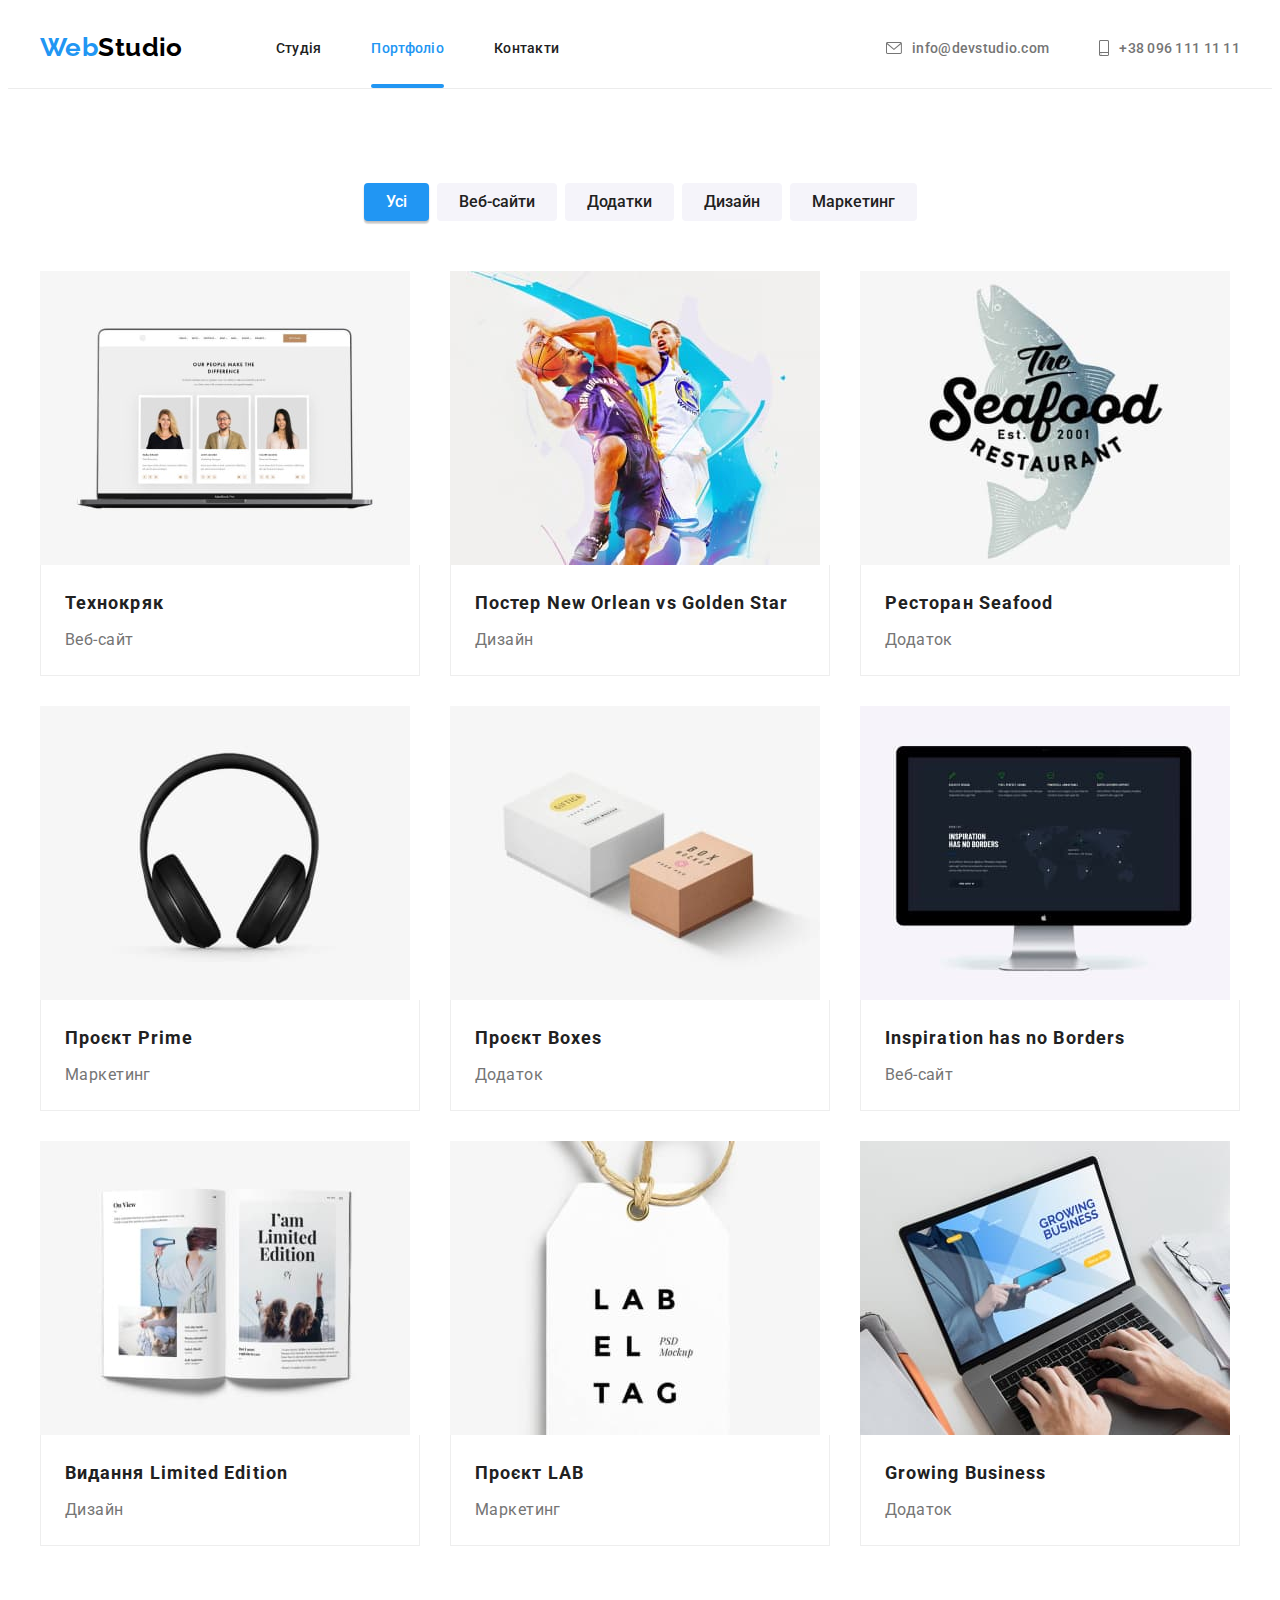
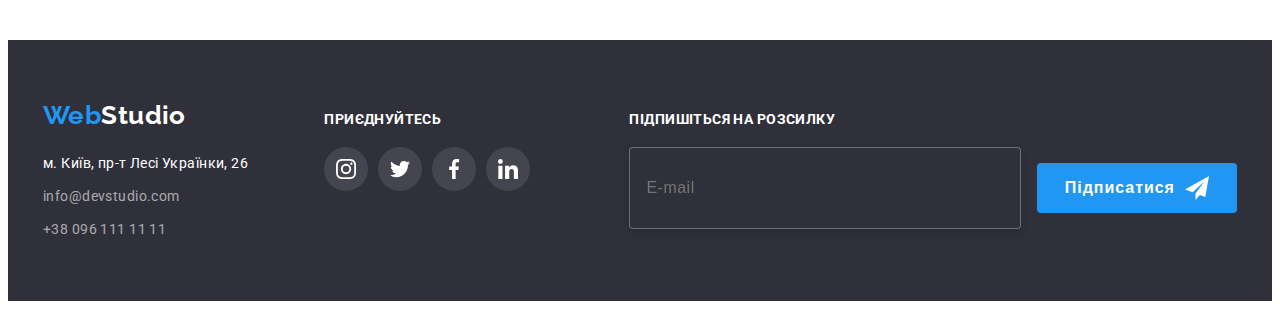
==== portfolio.html @ cccb98b7 "Initial commit" ====
<!DOCTYPE html>
<html lang="uk">
  <head>
    <meta charset="UTF-8" />
    <meta http-equiv="X-UA-Compatible" content="IE=edge" />
    <meta name="viewport" content="width=device-width, initial-scale=1.0" />
    <title>Портфоліо</title>
    <link rel="preconnect" href="https://fonts.googleapis.com" />
    <link rel="preconnect" href="https://fonts.gstatic.com" crossorigin />
    <link
      href="https://fonts.googleapis.com/css2?family=Raleway:wght@700&family=Roboto:wght@400;500;700;900&display=swap"
      rel="stylesheet"
    />
    <link
      rel="stylesheet"
      href="https://cdnjs.cloudflare.com/ajax/libs/modern-normalize/1.1.0/modern-normalize.min.css"
      integrity="sha512-wpPYUAdjBVSE4KJnH1VR1HeZfpl1ub8YT/NKx4PuQ5NmX2tKuGu6U/JRp5y+Y8XG2tV+wKQpNHVUX03MfMFn9Q=="
      crossorigin="anonymous"
      referrerpolicy="no-referrer"
    />
    <link rel="stylesheet" href="./css/main.min.css" />
  </head>
  <body>
    <!-- Header -->
    <header class="header">
      <div class="container header__container">
        <nav class="navigation">
          <a class="logo header__logo link" href="./index.html"
            >Web<span class="logo__text">Studio</span></a
          >
          <ul class="menu list">
            <li class="menu__item">
              <a class="menu__link link" href="./index.html">Студія</a>
            </li>
            <li class="menu__item">
              <a class="menu__link current link" href="./portfolio.html">Портфоліо</a>
            </li>
            <li class="menu__item">
              <a class="menu__link link" href="./index.html">Контакти</a>
            </li>
          </ul>
        </nav>
        <div class="contacts">
          <ul class="contacts__menu list">
            <li class="contacts__item">
              <a class="contacts__link link" href="mailto:info@devstudio.com">
                <svg class="contacts__icon" width="16" height="12">
                  <use href="./images/icons.svg#icon-mail-head"></use>
                </svg>
                info@devstudio.com
              </a>
            </li>
            <li class="contacts__item">
              <a class="contacts__link link" href="tel:+380961111111">
                <svg class="contacts__icon" width="10" height="16">
                  <use href="./images/icons.svg#icon-smartphone-head"></use>
                </svg>
                +38 096 111 11 11</a
              >
            </li>
          </ul>
        </div>
      </div>
    </header>
    <!-- MAIN -->
    <main>
      <section class="portfolio section">
        <div class="container">
          <h1 class="visually-hidden">Наші проекти</h1>
          <ul class="portfolio-navigation-list list">
            <li class="portfolio-filter-item">
              <button class="portfolio-btn active" type="button">Усі</button>
            </li>
            <li class="portfolio-filter-item">
              <button class="portfolio-btn" type="button">Веб-сайти</button>
            </li>
            <li class="portfolio-filter-item">
              <button class="portfolio-btn" type="button">Додатки</button>
            </li>
            <li class="portfolio-filter-item">
              <button class="portfolio-btn" type="button">Дизайн</button>
            </li>
            <li class="portfolio-filter-item">
              <button class="portfolio-btn" type="button">Маркетинг</button>
            </li>
          </ul>

          <!-- our-projects -->
          <ul class="portfolio-hero-list list">
            <li class="portfolio-hero-item">
              <a class="portfolio-link link" href="">
                <div class="portfolio-overlay">
                  <img src="./images/portfolio1.jpg" alt="Веб-сайт" width="370" height="295" />
                  <p class="portfolio-overlay-text">
                    Ресурс пропонує комплексні пропозиції з різним рівнем функціоналу та сервісів.
                    Все це дозволить відвідувачу отримати вичерпні відомості про компанію чи
                    приватну особу.
                  </p>
                </div>
                <div class="portfolio-item-box">
                  <h2 class="portfolio-title">Технокряк</h2>
                  <p class="portfolio-text">Веб-сайт</p>
                </div>
              </a>
            </li>
            <li class="portfolio-hero-item">
              <a class="portfolio-link link" href="">
                <div class="portfolio-overlay">
                  <img src="./images/portfolio2.jpg" alt="постер" width="370" height="295" />
                  <p class="portfolio-overlay-text">
                    Ресурс пропонує комплексні пропозиції з різним рівнем функціоналу та сервісів.
                    Все це дозволить відвідувачу отримати вичерпні відомості про компанію чи
                    приватну особу.
                  </p>
                </div>
                <div class="portfolio-item-box">
                  <h2 class="portfolio-title">Постер New Orlean vs Golden Star</h2>
                  <p class="portfolio-text">Дизайн</p>
                </div>
              </a>
            </li>
            <li class="portfolio-hero-item">
              <a class="portfolio-link link" href="">
                <div class="portfolio-overlay">
                  <img
                    src="./images/portfolio3.jpg"
                    alt="логотип-ресторану"
                    width="370"
                    height="295"
                  />
                  <p class="portfolio-overlay-text">
                    Ресурс пропонує комплексні пропозиції з різним рівнем функціоналу та сервісів.
                    Все це дозволить відвідувачу отримати вичерпні відомості про компанію чи
                    приватну особу.
                  </p>
                </div>
                <div class="portfolio-item-box">
                  <h2 class="portfolio-title">Ресторан Seafood</h2>
                  <p class="portfolio-text">Додаток</p>
                </div>
              </a>
            </li>
            <li class="portfolio-hero-item">
              <a class="portfolio-link link" href="">
                <div class="portfolio-overlay">
                  <img src="./images/portfolio4.jpg" alt="навушники" width="370" height="295" />
                  <p class="portfolio-overlay-text">
                    Ресурс пропонує комплексні пропозиції з різним рівнем функціоналу та сервісів.
                    Все це дозволить відвідувачу отримати вичерпні відомості про компанію чи
                    приватну особу.
                  </p>
                </div>
                <div class="portfolio-item-box">
                  <h2 class="portfolio-title">Проєкт Prime</h2>
                  <p class="portfolio-text">Маркетинг</p>
                </div>
              </a>
            </li>
            <li class="portfolio-hero-item">
              <a class="portfolio-link link" href="">
                <div class="portfolio-overlay">
                  <img src="./images/portfolio5.jpg" alt="коробки" width="370" height="295" />
                  <p class="portfolio-overlay-text">
                    Ресурс пропонує комплексні пропозиції з різним рівнем функціоналу та сервісів.
                    Все це дозволить відвідувачу отримати вичерпні відомості про компанію чи
                    приватну особу.
                  </p>
                </div>
                <div class="portfolio-item-box">
                  <h2 class="portfolio-title">Проєкт Boxes</h2>
                  <p class="portfolio-text">Додаток</p>
                </div>
              </a>
            </li>
            <li class="portfolio-hero-item">
              <a class="portfolio-link link" href="">
                <div class="portfolio-overlay">
                  <img src="./images/portfolio6.jpg" alt="монітор" width="370" height="295" />
                  <p class="portfolio-overlay-text">
                    Ресурс пропонує комплексні пропозиції з різним рівнем функціоналу та сервісів.
                    Все це дозволить відвідувачу отримати вичерпні відомості про компанію чи
                    приватну особу.
                  </p>
                </div>
                <div class="portfolio-item-box">
                  <h2 class="portfolio-title">Inspiration has no Borders</h2>
                  <p class="portfolio-text">Веб-сайт</p>
                </div>
              </a>
            </li>
            <li class="portfolio-hero-item">
              <a class="portfolio-link link" href="">
                <div class="portfolio-overlay">
                  <img src="./images/portfolio7.jpg" alt="книга" width="370" height="295" />
                  <p class="portfolio-overlay-text">
                    Ресурс пропонує комплексні пропозиції з різним рівнем функціоналу та сервісів.
                    Все це дозволить відвідувачу отримати вичерпні відомості про компанію чи
                    приватну особу.
                  </p>
                </div>
                <div class="portfolio-item-box">
                  <h2 class="portfolio-title">Видання Limited Edition</h2>
                  <p class="portfolio-text">Дизайн</p>
                </div>
              </a>
            </li>
            <li class="portfolio-hero-item">
              <a class="portfolio-link link" href="">
                <div class="portfolio-overlay">
                  <img src="./images/portfolio8.jpg" alt="бірка" width="370" height="295" />
                  <p class="portfolio-overlay-text">
                    Ресурс пропонує комплексні пропозиції з різним рівнем функціоналу та сервісів.
                    Все це дозволить відвідувачу отримати вичерпні відомості про компанію чи
                    приватну особу.
                  </p>
                </div>
                <div class="portfolio-item-box">
                  <h2 class="portfolio-title">Проєкт LAB</h2>
                  <p class="portfolio-text">Маркетинг</p>
                </div>
              </a>
            </li>
            <li class="portfolio-hero-item">
              <a class="portfolio-link link" href="">
                <div class="portfolio-overlay">
                  <img src="./images/portfolio9.jpg" alt="ноутбук" width="370" height="295" />
                  <p class="portfolio-overlay-text">
                    Ресурс пропонує комплексні пропозиції з різним рівнем функціоналу та сервісів.
                    Все це дозволить відвідувачу отримати вичерпні відомості про компанію чи
                    приватну особу.
                  </p>
                </div>
                <div class="portfolio-item-box">
                  <h2 class="portfolio-title">Growing Business</h2>
                  <p class="portfolio-text">Додаток</p>
                </div>
              </a>
            </li>
          </ul>
        </div>
      </section>
    </main>

    <!-- footer -->
    <footer class="footer">
      <div class="container">
        <div class="footer-wrap">
          <div class="footer-contacts-box">
            <a class="logo footer-logo link" href="./index.html"
              >Web<span class="footer-logo-part">Studio</span></a
            >
            <address class="footer-contacts-address">м. Київ, пр-т Лесі Українки, 26</address>
            <ul class="footer-contats-list list">
              <li>
                <a class="footer-contacts-link link" href="mailto:info@devstudio.com"
                  >info@devstudio.com</a
                >
              </li>
              <li>
                <a class="footer-contacts-link link" href="tel:+380961111111">+38 096 111 11 11</a>
              </li>
            </ul>
          </div>
          <div class="footer-social">
            <p class="footer-social-text">приєднуйтесь</p>
            <ul class="footer-social-list list">
              <li>
                <a class="footer-social-link" href="">
                  <svg class="footer-social-icon" width="20" height="20">
                    <use href="./images/icons.svg#icon-instagram"></use>
                  </svg>
                </a>
              </li>
              <li>
                <a class="footer-social-link" href="">
                  <svg class="footer-social-icon" width="20" height="20">
                    <use href="./images/icons.svg#icon-twitter"></use>
                  </svg>
                </a>
              </li>
              <li>
                <a class="footer-social-link" href="">
                  <svg class="footer-social-icon" width="20" height="20">
                    <use href="./images/icons.svg#icon-facebook"></use>
                  </svg>
                </a>
              </li>
              <li>
                <a class="footer-social-link" href="">
                  <svg class="footer-social-icon" width="20" height="20">
                    <use href="./images/icons.svg#icon-linkedin"></use>
                  </svg>
                </a>
              </li>
            </ul>
          </div>

          <div>
            <form action="javascript:void(0);">
              <p class="footer-input-text">Підпишіться на розсилку</p>
              <label>
                <input type="email" name="email" placeholder="E-mail" class="footer-input" />
              </label>

              <button type="submit" class="footer-input-button btn">
                Підписатися
                <svg class="footer-icon-btn" width="24" height="24">
                  <use href="./images/icons.svg#icon-send"></use>
                </svg>
              </button>
            </form>
          </div>
        </div>
      </div>
    </footer>
  </body>
</html>
---- css/main.min.css ----
:root{--accent-color: #2196f3;--primary-text-color: #212121;--secondary-text-color: #757575;--hero-footer-color: #2f303a;--background-text-color: #ffffff;--svg-primary-color: #afb1b8;--background-section-color: #f5f5f5;--transition-duration: 250ms;--transition-timing-function: cubic-bezier(0.4, 0, 0.2, 1)}p,h1,h2,h3{margin:0}ul{margin:0;padding:0}.link{text-decoration:none}.list{list-style:none}img{display:block;max-width:100%;height:auto}body{font-family:"Roboto",sans-serif;font-size:14px;color:var(--primary-text-color);background-color:var(--background-text-color);letter-spacing:.03em}.container{width:1200px;padding-left:15px;padding-right:15px;margin:0 auto}.btn{font-weight:700;font-size:16px;line-height:1.875;letter-spacing:.06em;border-radius:4px;height:50px;color:var(--background-text-color);background:var(--accent-color);border:none;cursor:pointer}.logo{font-family:"Raleway";font-style:normal;font-weight:700;font-size:26px;line-height:1.1923076923;display:inline-block}.section{padding:94px 0}.visually-hidden{position:absolute;white-space:nowrap;width:1px;height:1px;overflow:hidden;border:0;padding:0;clip:rect(0 0 0 0);-webkit-clip-path:inset(50%);clip-path:inset(50%);margin:-1px}.section__title{font-size:36px;line-height:1.1666666667;margin-bottom:50px;text-align:center}.backdrop{position:fixed;top:0;width:100%;height:100%;background-color:rgba(0,0,0,.2);-webkit-transition:opacity var(--transition-duration) var(--transition-timing-function),visibility var(--transition-duration) var(--transition-timing-function);transition:opacity var(--transition-duration) var(--transition-timing-function),visibility var(--transition-duration) var(--transition-timing-function)}.modal{width:528px;min-height:581px;background-color:var(--background-text-color);-webkit-box-shadow:0px 1px 3px rgba(0,0,0,.12),0px 1px 1px rgba(0,0,0,.14),0px 2px 1px rgba(0,0,0,.2);box-shadow:0px 1px 3px rgba(0,0,0,.12),0px 1px 1px rgba(0,0,0,.14),0px 2px 1px rgba(0,0,0,.2);border-radius:4px;position:absolute;top:50%;left:50%;-webkit-transform:translate(-50%, -50%);transform:translate(-50%, -50%);padding:40px}.modal-btn{width:30px;height:30px;border:1px solid rgba(0,0,0,.1);background-color:var(--background-text-color);border-radius:50%;position:absolute;top:8px;right:8px;display:-webkit-box;display:-ms-flexbox;display:flex;-webkit-box-pack:center;-ms-flex-pack:center;justify-content:center;-webkit-box-align:center;-ms-flex-align:center;align-items:center;cursor:pointer;-webkit-transition:fill var(--transition-duration) var(--transition-timing-function);transition:fill var(--transition-duration) var(--transition-timing-function)}.modal-btn:hover,.modal-btn:focus{fill:var(--accent-color)}.is-hidden{opacity:0;visibility:hidden;pointer-events:none}.modal-title{text-align:center;font-size:20px;line-height:1.15;text-align:center;color:var(--primary-text-color);margin-bottom:12px}.modal-field{margin-bottom:10px}.modal-field:nth-child(4){margin-bottom:20px}.label-name{font-weight:400;font-size:12px;line-height:1.1666666667;letter-spacing:.01em;color:var(--secondary-text-color);margin-bottom:5px;display:inline-block}.input-wrap{position:relative}.modal-input{width:100%;height:40px;border:1px solid rgba(33,33,33,.2);border-radius:4px;display:inline-block;outline:rgba(0,0,0,0);cursor:pointer;padding:12px 12px 12px 42px;-webkit-transition:border-color var(--transition-duration) var(--transition-timing-function);transition:border-color var(--transition-duration) var(--transition-timing-function)}.modal-input:focus{border-color:var(--accent-color)}.input-icon{position:absolute;top:50%;-webkit-transform:translateY(-50%);transform:translateY(-50%);left:15px;-webkit-transition:fill var(--transition-duration) var(--transition-timing-function);transition:fill var(--transition-duration) var(--transition-timing-function)}.modal-input:focus+.input-icon{fill:var(--accent-color)}.form-comment{display:block;width:100%;height:120px;resize:none;border:1px solid rgba(33,33,33,.2);border-radius:4px;outline:rgba(0,0,0,0);padding:16px 12px;cursor:pointer;-webkit-transition:border-color var(--transition-duration) var(--transition-timing-function);transition:border-color var(--transition-duration) var(--transition-timing-function)}.form-comment:focus{border-color:var(--accent-color)}.modal-checkbox{margin-bottom:30px}.checkbox-text{line-height:1.71;-webkit-box-align:center;-ms-flex-align:center;align-items:center;display:-webkit-box;display:-ms-flexbox;display:flex;cursor:pointer;padding-left:12px}.checkbox-text span{width:16px;height:15px;border:2px solid #111319;border-radius:2px;margin-right:8px;display:-webkit-box;display:-ms-flexbox;display:flex;-webkit-box-align:center;-ms-flex-align:center;align-items:center;-webkit-box-pack:center;-ms-flex-pack:center;justify-content:center;fill:rgba(0,0,0,0);-webkit-transition:fill var(--transition-duration) var(--transition-timing-function),background-color var(--transition-duration) var(--transition-timing-function);transition:fill var(--transition-duration) var(--transition-timing-function),background-color var(--transition-duration) var(--transition-timing-function)}.checkbox-text .input-check:checked+span{background-color:var(--accent-color);fill:var(--background-text-color);border-color:rgba(0,0,0,0)}.policy-text{font-size:14px;line-height:1.71;color:var(--secondary-text-color);margin-left:8px}.policy-link{font-size:14px;line-height:1.71;color:var(--accent-color)}.modal-send-btn{border:none;background-color:var(--accent-color);-webkit-box-shadow:0px 4px 4px rgba(0,0,0,.15);box-shadow:0px 4px 4px rgba(0,0,0,.15);border-radius:4px;display:block;min-width:200px;height:50px;padding:10px 52px;font-weight:700;font-size:16px;line-height:1.88;-webkit-box-align:center;-ms-flex-align:center;align-items:center;text-align:center;letter-spacing:.06em;color:var(--background-text-color);margin:0 auto;cursor:pointer;-webkit-transition:background-color var(--transition-duration) var(--transition-timing-function);transition:background-color var(--transition-duration) var(--transition-timing-function)}.modal-send-btn:hover,.modal-send-btn:focus{background-color:#188ce8}.header{border-bottom:1px solid #ececec;height:80px}.header__container,.navigation{display:-webkit-box;display:-ms-flexbox;display:flex;-webkit-box-align:center;-ms-flex-align:center;align-items:center}.header__logo{color:var(--accent-color);margin-right:93px;padding-top:24px;padding-bottom:25px;display:inline-block}.logo__text{color:#000}.menu{display:-webkit-box;display:-ms-flexbox;display:flex}.menu__item:not(:last-child){margin-right:50px}.menu__link{font-weight:500;line-height:1.1428571429;letter-spacing:.02em;color:var(--primary-text-color);display:inline-block;padding-top:32px;padding-bottom:32px;position:relative;-webkit-transition:color var(--transition-duration) var(--transition-timing-function);transition:color var(--transition-duration) var(--transition-timing-function)}.menu__link:hover,.menu__link:focus{color:var(--accent-color)}.menu__link.current{color:var(--accent-color)}.menu__link::after{content:"";display:block;width:100%;height:4px;background:#2196f3;border-radius:2px;left:0;bottom:0;position:absolute;opacity:0}.menu__link:hover::after,.menu__link:focus::after{content:"";width:100%;height:4px;background-color:var(--accent-color);border-radius:2px;left:0;bottom:0;position:absolute}.menu__link.current::after{opacity:1}.contacts{margin-left:auto}.contacts__menu{display:-webkit-box;display:-ms-flexbox;display:flex;gap:50px}.contacts__link{font-weight:500;line-height:1.1428571429;letter-spacing:.02em;color:var(--secondary-text-color);display:-webkit-box;display:-ms-flexbox;display:flex;-webkit-box-align:center;-ms-flex-align:center;align-items:center;padding-top:32px;padding-bottom:32px;-webkit-transition:color var(--transition-duration) var(--transition-timing-function);transition:color var(--transition-duration) var(--transition-timing-function)}.contacts__link:hover,.contacts__link:focus{color:var(--accent-color)}.contacts__icon{margin-right:10px;fill:currentColor}.contacts__icon:hover,.contacts__icon:focus{fill:var(--accent-color)}.hero{background-color:var(--hero-footer-color);padding:200px 0;text-align:center;max-width:1600px;height:600px;background-image:-webkit-gradient(linear, left top, left bottom, from(rgba(47, 48, 58, 0.4)), to(rgba(47, 48, 58, 0.4))),url(../images/hero.jpg);background-image:linear-gradient(rgba(47, 48, 58, 0.4), rgba(47, 48, 58, 0.4)),url(../images/hero.jpg);background-size:cover;background-position:center;background-repeat:no-repeat;margin:0 auto}.hero__title{font-weight:900;font-size:44px;line-height:1.3636363636;letter-spacing:.06em;text-transform:uppercase;color:var(--background-text-color);max-width:696px;margin:0 auto 30px}.order__btn{min-width:216px;margin:0 auto}.values{border-color:var(--background-text-color)}.values__list{display:-webkit-box;display:-ms-flexbox;display:flex}.values__item:not(:last-child){margin-right:30px}.values__img{width:270px;height:120px;background:#f5f4fa;border-radius:4px;gap:30px;margin-bottom:30px;-webkit-box-align:center;-ms-flex-align:center;align-items:center;-webkit-box-pack:center;-ms-flex-pack:center;justify-content:center;display:-webkit-box;display:-ms-flexbox;display:flex}.values__icon{-webkit-box-align:center;-ms-flex-align:center;align-items:center;-webkit-box-pack:center;-ms-flex-pack:center;justify-content:center}.values__title{font-size:14px;line-height:1.1428571429;text-transform:uppercase;margin-bottom:10px}.values__text{line-height:1.7142857143;color:var(--secondary-text-color);min-width:270px}.gallery{padding-top:0;background-color:var(--background-text-color)}.gallery__list{display:-webkit-box;display:-ms-flexbox;display:flex}.gallery__item{width:calc((100% - 60px)/3);position:relative}.gallery__item:not(:last-child){margin-right:30px}.gallery__bottom-text{width:370px;height:70px;bottom:0;left:0;color:var(--background-text-color);line-height:1.1428571429;font-weight:700;text-align:center;text-transform:uppercase;background-color:rgba(53,56,95,.8);padding-top:27px;padding-bottom:27px;position:absolute}.team{background:#f5f4fa}.team-list{display:-webkit-box;display:-ms-flexbox;display:flex}.team-item{width:calc((100% - 90px)/4);-webkit-box-shadow:0px 1px 3px rgba(0,0,0,.12),0px 1px 1px rgba(0,0,0,.14),0px 2px 1px rgba(0,0,0,.2);box-shadow:0px 1px 3px rgba(0,0,0,.12),0px 1px 1px rgba(0,0,0,.14),0px 2px 1px rgba(0,0,0,.2);border-radius:0px 0px 4px 4px}.team-item:not(:last-child){margin-right:30px}.team-section{padding:30px 0;background:#fff;border-radius:0px 0px 4px 4px;text-align:center}.team-title-name{font-weight:500;font-size:16px;line-height:1.1875;margin-bottom:10px}.team-bottom-text{font-size:16px;line-height:1.1875;color:var(--secondary-text-color);margin-bottom:16px}.team-soc-list{display:-webkit-box;display:-ms-flexbox;display:flex;-webkit-box-pack:center;-ms-flex-pack:center;justify-content:center;gap:10px}.team-soc-link{width:44px;height:44px;border-radius:50%;background-color:var(--background-text-color);display:-webkit-box;display:-ms-flexbox;display:flex;-webkit-box-align:center;-ms-flex-align:center;align-items:center;-webkit-box-pack:center;-ms-flex-pack:center;justify-content:center;-webkit-transition:background-color var(--transition-duration) var(--transition-timing-function),fill var(--transition-duration) var(--transition-timing-function);transition:background-color var(--transition-duration) var(--transition-timing-function),fill var(--transition-duration) var(--transition-timing-function)}.team-soc-link:hover,.team-soc-link:focus{background-color:var(--accent-color)}.team-soc-icon{fill:var(--svg-primary-color)}.team-soc-link:hover .team-soc-icon,.team-soc-link:focus .team-soc-icon{fill:var(--background-text-color)}.customer{background-color:var(--background-text-color)}.customer-title{font-size:36px;line-height:1.1666666667;text-align:center;color:var(--primary-text-color);margin-bottom:50px}.customer-list{display:-webkit-box;display:-ms-flexbox;display:flex;gap:30px}.customer-link{width:170px;height:92px;border:1px solid var(--svg-primary-color);border-radius:4px;display:-webkit-box;display:-ms-flexbox;display:flex;-webkit-box-align:center;-ms-flex-align:center;align-items:center;-webkit-box-pack:center;-ms-flex-pack:center;justify-content:center;-webkit-transition:border-color var(--transition-duration) var(--transition-timing-function);transition:border-color var(--transition-duration) var(--transition-timing-function)}.customer-link:hover,.customer-link:focus{border-color:var(--accent-color)}.customer-icon{fill:var(--svg-primary-color);height:60px;-webkit-transition:fill var(--transition-duration) var(--transition-timing-function);transition:fill var(--transition-duration) var(--transition-timing-function)}.customer-link:hover .customer-icon,.customer-link:focus .customer-icon{fill:var(--accent-color)}.footer{background:var(--hero-footer-color);padding:60px 0}.footer-wrap{display:-webkit-box;display:-ms-flexbox;display:flex;-webkit-box-align:baseline;-ms-flex-align:baseline;align-items:baseline;-ms-flex-pack:distribute;justify-content:space-around}.footer-contacts-box{margin-right:70px}.footer-logo{display:inline-block;margin-bottom:20px;color:var(--accent-color)}.footer-logo-part{color:var(--background-text-color)}.footer-contacts-address{font-size:14px;font-style:normal;line-height:1.7142857143;color:var(--background-text-color);margin-bottom:9px}.footer-contats-list li:not(:last-child){margin-bottom:9px}.footer-contacts-link{line-height:1.7142857143;color:rgba(255,255,255,.6);-webkit-transition:color var(--transition-duration) var(--transition-timing-function);transition:color var(--transition-duration) var(--transition-timing-function)}.footer-contacts-link:hover,.footer-contacts-link:focus{color:var(--accent-color)}.footer-social{margin-right:93px}.footer-social-text{display:inline-block;font-weight:700;font-size:14px;line-height:1.1428571429;text-transform:uppercase;color:var(--background-text-color);margin-bottom:20px;color:var(--background-text-color)}.footer-social-list{display:-webkit-box;display:-ms-flexbox;display:flex;gap:10px}.footer-social-link{width:44px;height:44px;border-radius:50%;background-color:rgba(255,255,255,.1);display:-webkit-box;display:-ms-flexbox;display:flex;-webkit-box-align:center;-ms-flex-align:center;align-items:center;-webkit-box-pack:center;-ms-flex-pack:center;justify-content:center;-webkit-transition:background-color var(--transition-duration) var(--transition-timing-function);transition:background-color var(--transition-duration) var(--transition-timing-function)}.footer-social-link:hover,.footer-social-link:focus{background-color:var(--accent-color)}.footer-social-icon{fill:var(--background-text-color)}.footer-social-link:hover .footer-social-icon,.footer-social-link:focus .footer-social-icon{fill:var(--background-text-color)}.footer-input-text{font-weight:700;line-height:1.1428571429;text-transform:uppercase;color:var(--background-text-color);margin-bottom:20px}.footer-input{border:1px solid rgba(255,255,255,.3);border-radius:4px;min-width:358px;height:50px;color:rgba(255,255,255,.6);background-color:#2f303a;font-weight:400;font-size:16px;line-height:1.25;letter-spacing:.03em;-webkit-filter:drop-shadow(0px 4px 4px rgba(0, 0, 0, 0.15));filter:drop-shadow(0px 4px 4px rgba(0, 0, 0, 0.15));border-radius:4px;outline:rgba(0,0,0,0);padding:15px 16px}.footer-input-button{-webkit-box-align:center;-ms-flex-align:center;align-items:center;text-align:center;min-width:200px;margin-left:12px;-webkit-box-pack:center;-ms-flex-pack:center;justify-content:center;gap:10px;display:-webkit-inline-box;display:-ms-inline-flexbox;display:inline-flex}.portfolio-navigation-list{display:-webkit-box;display:-ms-flexbox;display:flex;-webkit-box-pack:center;-ms-flex-pack:center;justify-content:center;gap:8px;margin-bottom:50px}.portfolio-btn{font-family:"Roboto";font-style:normal;font-weight:500;font-size:16px;line-height:1.625;color:var(--primary-text-color);border-radius:4px;border:rgba(0,0,0,0);padding:6px 22px;background:#f5f4fa;cursor:pointer;-webkit-transition:color var(--transition-duration) var(--transition-timing-function),background-color var(--transition-duration) var(--transition-timing-function),-webkit-box-shadow var(--transition-duration) var(--transition-timing-function);transition:color var(--transition-duration) var(--transition-timing-function),background-color var(--transition-duration) var(--transition-timing-function),-webkit-box-shadow var(--transition-duration) var(--transition-timing-function);transition:color var(--transition-duration) var(--transition-timing-function),background-color var(--transition-duration) var(--transition-timing-function),box-shadow var(--transition-duration) var(--transition-timing-function);transition:color var(--transition-duration) var(--transition-timing-function),background-color var(--transition-duration) var(--transition-timing-function),box-shadow var(--transition-duration) var(--transition-timing-function),-webkit-box-shadow var(--transition-duration) var(--transition-timing-function)}.portfolio-btn:hover,.portfolio-btn:focus,.portfolio-btn.active{color:var(--background-text-color);background-color:var(--accent-color);-webkit-box-shadow:0px 3px 1px rgba(0,0,0,.1),0px 1px 2px rgba(0,0,0,.08),0px 2px 2px rgba(0,0,0,.12);box-shadow:0px 3px 1px rgba(0,0,0,.1),0px 1px 2px rgba(0,0,0,.08),0px 2px 2px rgba(0,0,0,.12)}.portfolio-hero-list{display:-webkit-box;display:-ms-flexbox;display:flex;-ms-flex-wrap:wrap;flex-wrap:wrap;gap:30px}.portfolio-hero-item{width:calc((100% - 60px)/3);-webkit-transition:-webkit-box-shadow var(--transition-duration) var(--transition-timing-function);transition:-webkit-box-shadow var(--transition-duration) var(--transition-timing-function);transition:box-shadow var(--transition-duration) var(--transition-timing-function);transition:box-shadow var(--transition-duration) var(--transition-timing-function), -webkit-box-shadow var(--transition-duration) var(--transition-timing-function)}.portfolio-hero-item:hover,.portfolio-hero-item:focus{-webkit-box-shadow:0px 1px 1px rgba(0,0,0,.12),0px 4px 4px rgba(0,0,0,.06),1px 4px 6px rgba(0,0,0,.16);box-shadow:0px 1px 1px rgba(0,0,0,.12),0px 4px 4px rgba(0,0,0,.06),1px 4px 6px rgba(0,0,0,.16)}.portfolio-hero-item:last-child{margin-right:0}.portfolio-link{display:block}.portfolio-overlay{position:relative;overflow:hidden}.portfolio-overlay-text{font-size:18px;line-height:1.56;color:var(--background-text-color);background-color:rgba(33,150,243,.9);padding:63px 24px;position:absolute;top:0;left:0;height:100%;-webkit-transform:translateY(100%);transform:translateY(100%);-webkit-transition:-webkit-transform var(--transition-duration) var(--transition-timing-function);transition:-webkit-transform var(--transition-duration) var(--transition-timing-function);transition:transform var(--transition-duration) var(--transition-timing-function);transition:transform var(--transition-duration) var(--transition-timing-function), -webkit-transform var(--transition-duration) var(--transition-timing-function);overflow:auto}.portfolio-link:hover .portfolio-overlay-text,.portfolio-link:focus .portfolio-overlay-text{-webkit-transform:translateY(0);transform:translateY(0)}.portfolio-item-box{padding:20px 24px;border:1px solid #eee;border-top:none}.portfolio-title{font-size:18px;line-height:2;letter-spacing:.06em;color:var(--primary-text-color);margin-bottom:4px}.portfolio-text{font-size:16px;line-height:1.875;color:var(--secondary-text-color)}/*# sourceMappingURL=main.min.css.map */
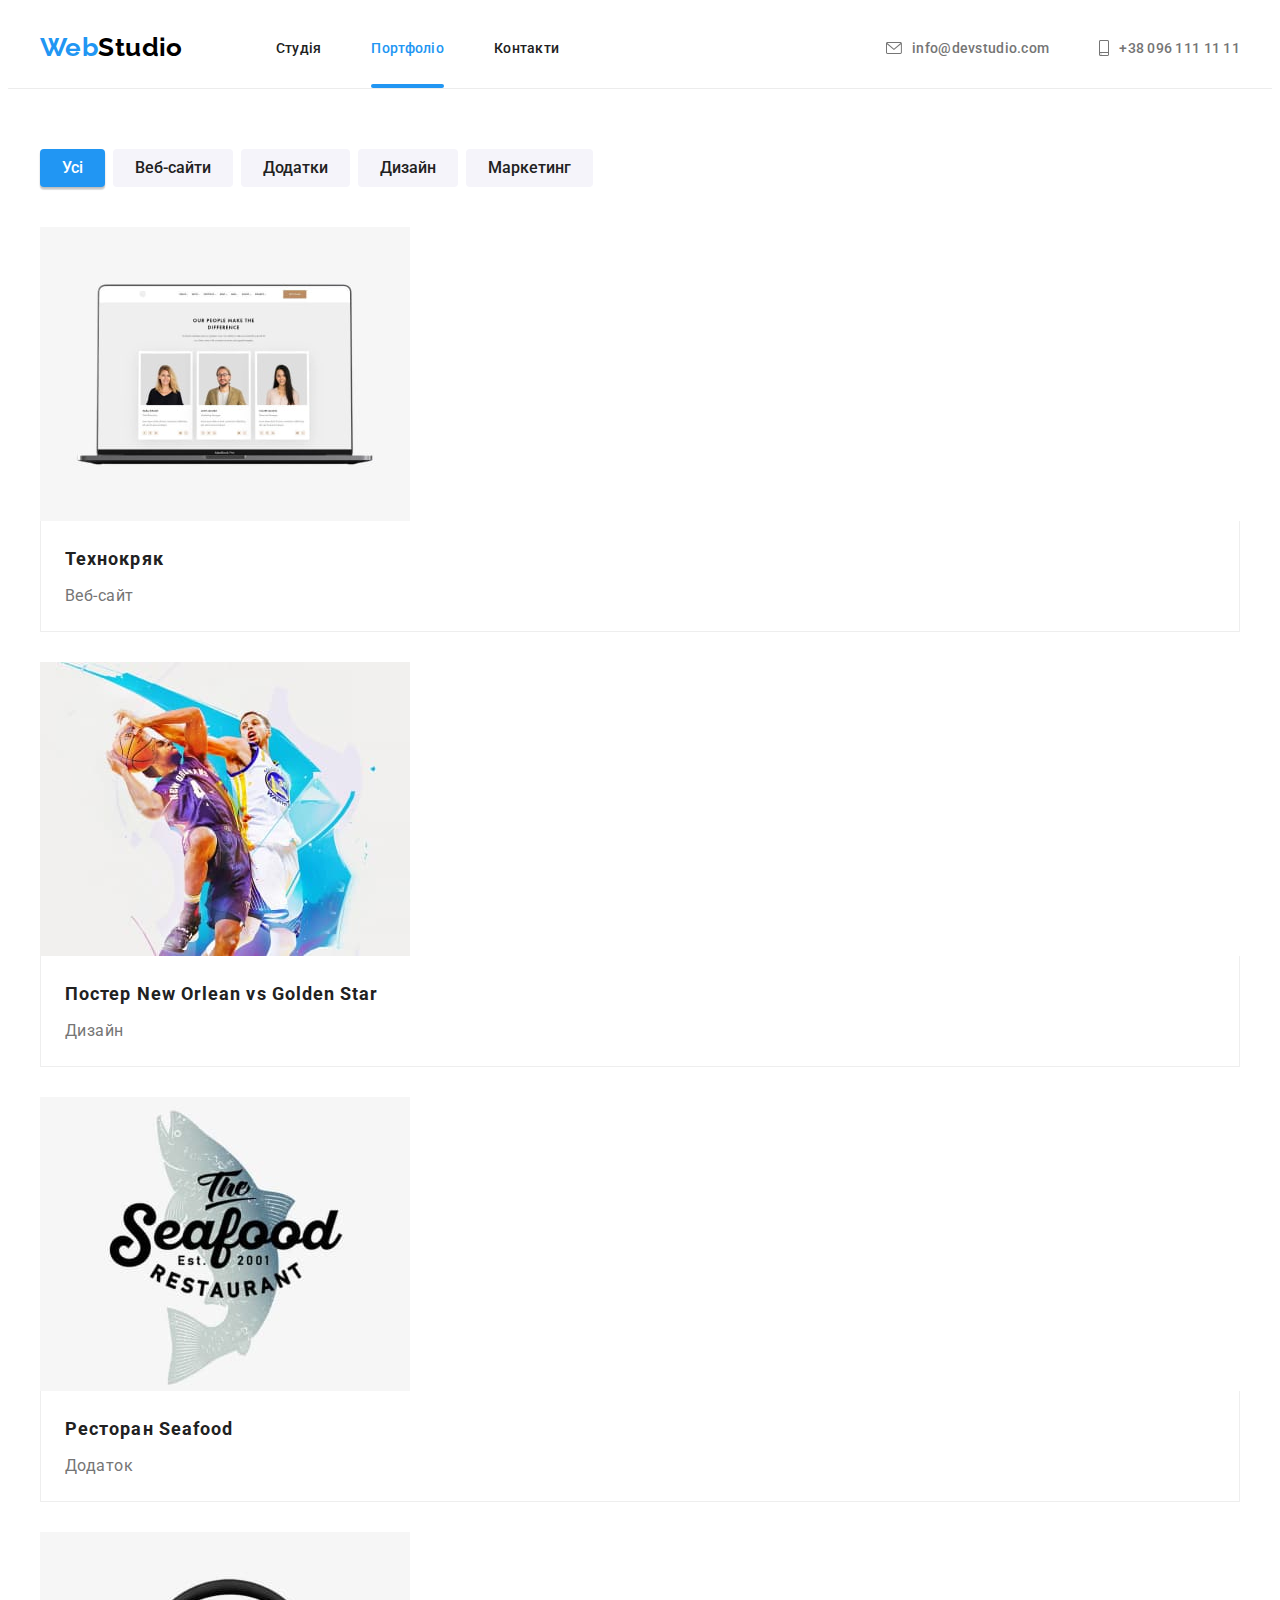
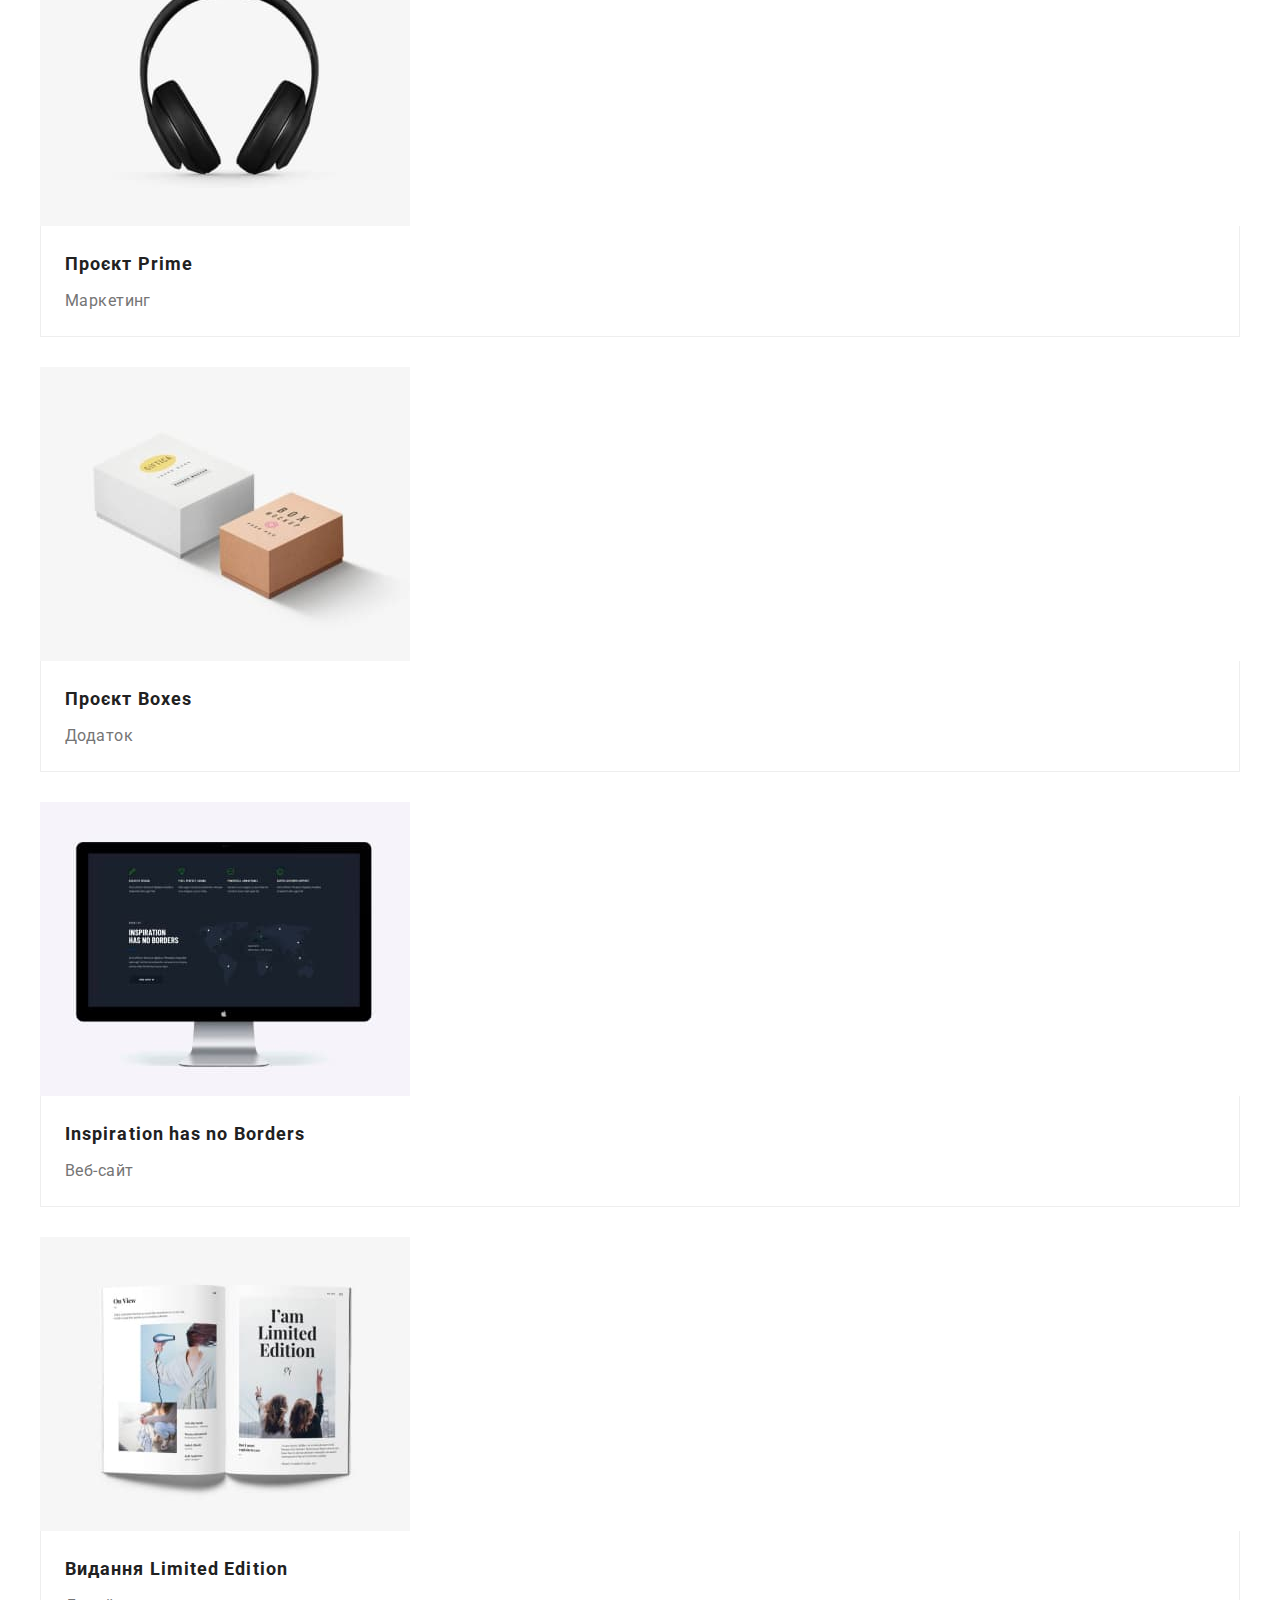
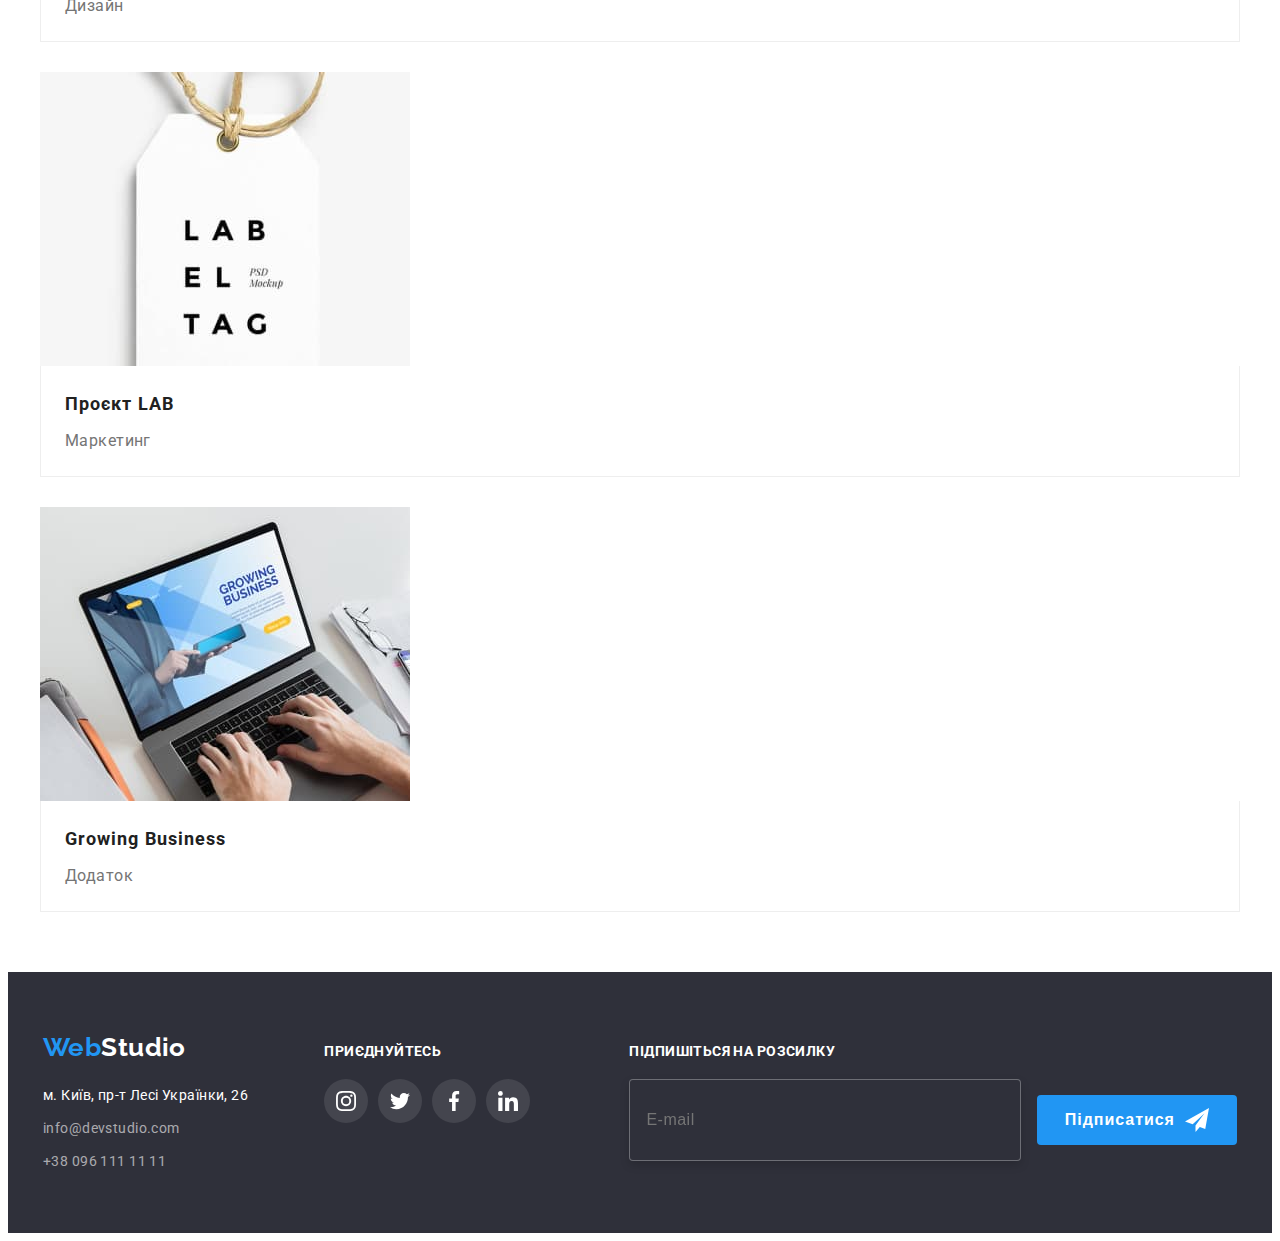
==== commit ade2a8f1: "finish index.html(mob+tab+desk)+ portfolio mob" ====
--- a/portfolio.html
+++ b/portfolio.html
@@ -22,7 +22,7 @@
   </head>
   <body>
     <!-- Header -->
-    <header class="header">
+     <header class="header">
       <div class="container header__container">
         <nav class="navigation">
           <a class="logo header__logo link" href="./index.html"
@@ -33,7 +33,7 @@
               <a class="menu__link link" href="./index.html">Студія</a>
             </li>
             <li class="menu__item">
-              <a class="menu__link current link" href="./portfolio.html">Портфоліо</a>
+              <a class="menu__link  current link" href="./portfolio.html">Портфоліо</a>
             </li>
             <li class="menu__item">
               <a class="menu__link link" href="./index.html">Контакти</a>
@@ -59,6 +59,56 @@
               >
             </li>
           </ul>
+        </div>
+        <button type="button" class="mobile-open-btn" data-menu-open >
+          <svg class="menu-icon" width="40" height="40">
+                  <use href="./images/icons.svg#icon-menu-open"></use>
+                </svg>
+        </button>
+      </div>
+      <div class="mob-menu is-hidden" data-menu>
+        <div class="menu-container">
+          <div class="mob-menu-main">
+<button type="button" class="mobile-close-btn" data-menu-close>
+          <svg class="mob-menu__icon" width="40" height="40">
+                  <use href="./images/icons.svg#icon-close"></use>
+                </svg>
+        </button>
+        <nav>
+<ul class="mob-menu-list list">
+            <li class="mob-menu__item">
+              <a class="mob-menu__link link" href="./index.html">Студія</a>
+            </li>
+            <li class="mob-menu__item">
+              <a class="mob-menu__link  active link" href="./portfolio.html">Портфоліо</a>
+            </li>
+            <li class="mob-menu__item">
+              <a class="mob-menu__link link" href="./index.html">Контакти</a>
+            </li>
+          </ul>
+        </nav>
+           
+          </div>
+<div class="mobile-contacts">
+  <ul class="mobile-contacts__menu list">
+             <li class="mobile-contacts__item">
+              <a class="mobile-contacts__link link" href="tel:+380961111111">
+               +38 096 111 11 11</a
+              >
+            </li>
+            <li class="mobile-contacts__item">
+              <a class="mobile-contacts__link link" href="mailto:info@devstudio.com">
+                info@devstudio.com
+              </a>
+            </li>
+          </ul>
+<ul class="mobile-socials list">
+  <li class="mob-soc-item"><a href="" class="mob-soc-link">Instagram</a></li>
+  <li class="mob-soc-item"><a href="" class="mob-soc-link">Twitter</a></li>
+  <li class="mob-soc-item"><a href="" class="mob-soc-link">Facebook</a></li>
+  <li class="mob-soc-item"><a href="" class="mob-soc-link">TT</a></li>
+</ul>
+</div>
         </div>
       </div>
     </header>
@@ -90,7 +140,7 @@
             <li class="portfolio-hero-item">
               <a class="portfolio-link link" href="">
                 <div class="portfolio-overlay">
-                  <img src="./images/portfolio1.jpg" alt="Веб-сайт" width="370" height="295" />
+                  <img src="./images/img-desk/portfolio1.jpg" alt="Веб-сайт" width="370" height="295" />
                   <p class="portfolio-overlay-text">
                     Ресурс пропонує комплексні пропозиції з різним рівнем функціоналу та сервісів.
                     Все це дозволить відвідувачу отримати вичерпні відомості про компанію чи
@@ -106,7 +156,7 @@
             <li class="portfolio-hero-item">
               <a class="portfolio-link link" href="">
                 <div class="portfolio-overlay">
-                  <img src="./images/portfolio2.jpg" alt="постер" width="370" height="295" />
+                  <img src="./images/img-desk/portfolio2.jpg" alt="постер" width="370" height="295" />
                   <p class="portfolio-overlay-text">
                     Ресурс пропонує комплексні пропозиції з різним рівнем функціоналу та сервісів.
                     Все це дозволить відвідувачу отримати вичерпні відомості про компанію чи
@@ -123,7 +173,7 @@
               <a class="portfolio-link link" href="">
                 <div class="portfolio-overlay">
                   <img
-                    src="./images/portfolio3.jpg"
+                    src="./images/img-desk/portfolio3.jpg"
                     alt="логотип-ресторану"
                     width="370"
                     height="295"
@@ -143,7 +193,7 @@
             <li class="portfolio-hero-item">
               <a class="portfolio-link link" href="">
                 <div class="portfolio-overlay">
-                  <img src="./images/portfolio4.jpg" alt="навушники" width="370" height="295" />
+                  <img src="./images/img-desk/portfolio4.jpg" alt="навушники" width="370" height="295" />
                   <p class="portfolio-overlay-text">
                     Ресурс пропонує комплексні пропозиції з різним рівнем функціоналу та сервісів.
                     Все це дозволить відвідувачу отримати вичерпні відомості про компанію чи
@@ -159,7 +209,7 @@
             <li class="portfolio-hero-item">
               <a class="portfolio-link link" href="">
                 <div class="portfolio-overlay">
-                  <img src="./images/portfolio5.jpg" alt="коробки" width="370" height="295" />
+                  <img src="./images/img-desk/portfolio5.jpg" alt="коробки" width="370" height="295" />
                   <p class="portfolio-overlay-text">
                     Ресурс пропонує комплексні пропозиції з різним рівнем функціоналу та сервісів.
                     Все це дозволить відвідувачу отримати вичерпні відомості про компанію чи
@@ -175,7 +225,7 @@
             <li class="portfolio-hero-item">
               <a class="portfolio-link link" href="">
                 <div class="portfolio-overlay">
-                  <img src="./images/portfolio6.jpg" alt="монітор" width="370" height="295" />
+                  <img src="./images/img-desk/portfolio6.jpg" alt="монітор" width="370" height="295" />
                   <p class="portfolio-overlay-text">
                     Ресурс пропонує комплексні пропозиції з різним рівнем функціоналу та сервісів.
                     Все це дозволить відвідувачу отримати вичерпні відомості про компанію чи
@@ -191,7 +241,7 @@
             <li class="portfolio-hero-item">
               <a class="portfolio-link link" href="">
                 <div class="portfolio-overlay">
-                  <img src="./images/portfolio7.jpg" alt="книга" width="370" height="295" />
+                  <img src="./images/img-desk/portfolio7.jpg" alt="книга" width="370" height="295" />
                   <p class="portfolio-overlay-text">
                     Ресурс пропонує комплексні пропозиції з різним рівнем функціоналу та сервісів.
                     Все це дозволить відвідувачу отримати вичерпні відомості про компанію чи
@@ -207,7 +257,7 @@
             <li class="portfolio-hero-item">
               <a class="portfolio-link link" href="">
                 <div class="portfolio-overlay">
-                  <img src="./images/portfolio8.jpg" alt="бірка" width="370" height="295" />
+                  <img src="./images/img-desk/portfolio8.jpg" alt="бірка" width="370" height="295" />
                   <p class="portfolio-overlay-text">
                     Ресурс пропонує комплексні пропозиції з різним рівнем функціоналу та сервісів.
                     Все це дозволить відвідувачу отримати вичерпні відомості про компанію чи
@@ -223,7 +273,7 @@
             <li class="portfolio-hero-item">
               <a class="portfolio-link link" href="">
                 <div class="portfolio-overlay">
-                  <img src="./images/portfolio9.jpg" alt="ноутбук" width="370" height="295" />
+                  <img src="./images/img-desk/portfolio9.jpg" alt="ноутбук" width="370" height="295" />
                   <p class="portfolio-overlay-text">
                     Ресурс пропонує комплексні пропозиції з різним рівнем функціоналу та сервісів.
                     Все це дозволить відвідувачу отримати вичерпні відомості про компанію чи
@@ -313,5 +363,6 @@
         </div>
       </div>
     </footer>
+    <script src="./js/mobile-menu.js"></script>
   </body>
 </html>
--- a/css/main.min.css
+++ b/css/main.min.css
@@ -1 +1 @@
-:root{--accent-color: #2196f3;--primary-text-color: #212121;--secondary-text-color: #757575;--hero-footer-color: #2f303a;--background-text-color: #ffffff;--svg-primary-color: #afb1b8;--background-section-color: #f5f5f5;--transition-duration: 250ms;--transition-timing-function: cubic-bezier(0.4, 0, 0.2, 1)}p,h1,h2,h3{margin:0}ul{margin:0;padding:0}.link{text-decoration:none}.list{list-style:none}img{display:block;max-width:100%;height:auto}body{font-family:"Roboto",sans-serif;font-size:14px;color:var(--primary-text-color);background-color:var(--background-text-color);letter-spacing:.03em}.container{width:1200px;padding-left:15px;padding-right:15px;margin:0 auto}.btn{font-weight:700;font-size:16px;line-height:1.875;letter-spacing:.06em;border-radius:4px;height:50px;color:var(--background-text-color);background:var(--accent-color);border:none;cursor:pointer}.logo{font-family:"Raleway";font-style:normal;font-weight:700;font-size:26px;line-height:1.1923076923;display:inline-block}.section{padding:94px 0}.visually-hidden{position:absolute;white-space:nowrap;width:1px;height:1px;overflow:hidden;border:0;padding:0;clip:rect(0 0 0 0);-webkit-clip-path:inset(50%);clip-path:inset(50%);margin:-1px}.section__title{font-size:36px;line-height:1.1666666667;margin-bottom:50px;text-align:center}.backdrop{position:fixed;top:0;width:100%;height:100%;background-color:rgba(0,0,0,.2);-webkit-transition:opacity var(--transition-duration) var(--transition-timing-function),visibility var(--transition-duration) var(--transition-timing-function);transition:opacity var(--transition-duration) var(--transition-timing-function),visibility var(--transition-duration) var(--transition-timing-function)}.modal{width:528px;min-height:581px;background-color:var(--background-text-color);-webkit-box-shadow:0px 1px 3px rgba(0,0,0,.12),0px 1px 1px rgba(0,0,0,.14),0px 2px 1px rgba(0,0,0,.2);box-shadow:0px 1px 3px rgba(0,0,0,.12),0px 1px 1px rgba(0,0,0,.14),0px 2px 1px rgba(0,0,0,.2);border-radius:4px;position:absolute;top:50%;left:50%;-webkit-transform:translate(-50%, -50%);transform:translate(-50%, -50%);padding:40px}.modal-btn{width:30px;height:30px;border:1px solid rgba(0,0,0,.1);background-color:var(--background-text-color);border-radius:50%;position:absolute;top:8px;right:8px;display:-webkit-box;display:-ms-flexbox;display:flex;-webkit-box-pack:center;-ms-flex-pack:center;justify-content:center;-webkit-box-align:center;-ms-flex-align:center;align-items:center;cursor:pointer;-webkit-transition:fill var(--transition-duration) var(--transition-timing-function);transition:fill var(--transition-duration) var(--transition-timing-function)}.modal-btn:hover,.modal-btn:focus{fill:var(--accent-color)}.is-hidden{opacity:0;visibility:hidden;pointer-events:none}.modal-title{text-align:center;font-size:20px;line-height:1.15;text-align:center;color:var(--primary-text-color);margin-bottom:12px}.modal-field{margin-bottom:10px}.modal-field:nth-child(4){margin-bottom:20px}.label-name{font-weight:400;font-size:12px;line-height:1.1666666667;letter-spacing:.01em;color:var(--secondary-text-color);margin-bottom:5px;display:inline-block}.input-wrap{position:relative}.modal-input{width:100%;height:40px;border:1px solid rgba(33,33,33,.2);border-radius:4px;display:inline-block;outline:rgba(0,0,0,0);cursor:pointer;padding:12px 12px 12px 42px;-webkit-transition:border-color var(--transition-duration) var(--transition-timing-function);transition:border-color var(--transition-duration) var(--transition-timing-function)}.modal-input:focus{border-color:var(--accent-color)}.input-icon{position:absolute;top:50%;-webkit-transform:translateY(-50%);transform:translateY(-50%);left:15px;-webkit-transition:fill var(--transition-duration) var(--transition-timing-function);transition:fill var(--transition-duration) var(--transition-timing-function)}.modal-input:focus+.input-icon{fill:var(--accent-color)}.form-comment{display:block;width:100%;height:120px;resize:none;border:1px solid rgba(33,33,33,.2);border-radius:4px;outline:rgba(0,0,0,0);padding:16px 12px;cursor:pointer;-webkit-transition:border-color var(--transition-duration) var(--transition-timing-function);transition:border-color var(--transition-duration) var(--transition-timing-function)}.form-comment:focus{border-color:var(--accent-color)}.modal-checkbox{margin-bottom:30px}.checkbox-text{line-height:1.71;-webkit-box-align:center;-ms-flex-align:center;align-items:center;display:-webkit-box;display:-ms-flexbox;display:flex;cursor:pointer;padding-left:12px}.checkbox-text span{width:16px;height:15px;border:2px solid #111319;border-radius:2px;margin-right:8px;display:-webkit-box;display:-ms-flexbox;display:flex;-webkit-box-align:center;-ms-flex-align:center;align-items:center;-webkit-box-pack:center;-ms-flex-pack:center;justify-content:center;fill:rgba(0,0,0,0);-webkit-transition:fill var(--transition-duration) var(--transition-timing-function),background-color var(--transition-duration) var(--transition-timing-function);transition:fill var(--transition-duration) var(--transition-timing-function),background-color var(--transition-duration) var(--transition-timing-function)}.checkbox-text .input-check:checked+span{background-color:var(--accent-color);fill:var(--background-text-color);border-color:rgba(0,0,0,0)}.policy-text{font-size:14px;line-height:1.71;color:var(--secondary-text-color);margin-left:8px}.policy-link{font-size:14px;line-height:1.71;color:var(--accent-color)}.modal-send-btn{border:none;background-color:var(--accent-color);-webkit-box-shadow:0px 4px 4px rgba(0,0,0,.15);box-shadow:0px 4px 4px rgba(0,0,0,.15);border-radius:4px;display:block;min-width:200px;height:50px;padding:10px 52px;font-weight:700;font-size:16px;line-height:1.88;-webkit-box-align:center;-ms-flex-align:center;align-items:center;text-align:center;letter-spacing:.06em;color:var(--background-text-color);margin:0 auto;cursor:pointer;-webkit-transition:background-color var(--transition-duration) var(--transition-timing-function);transition:background-color var(--transition-duration) var(--transition-timing-function)}.modal-send-btn:hover,.modal-send-btn:focus{background-color:#188ce8}.header{border-bottom:1px solid #ececec;height:80px}.header__container,.navigation{display:-webkit-box;display:-ms-flexbox;display:flex;-webkit-box-align:center;-ms-flex-align:center;align-items:center}.header__logo{color:var(--accent-color);margin-right:93px;padding-top:24px;padding-bottom:25px;display:inline-block}.logo__text{color:#000}.menu{display:-webkit-box;display:-ms-flexbox;display:flex}.menu__item:not(:last-child){margin-right:50px}.menu__link{font-weight:500;line-height:1.1428571429;letter-spacing:.02em;color:var(--primary-text-color);display:inline-block;padding-top:32px;padding-bottom:32px;position:relative;-webkit-transition:color var(--transition-duration) var(--transition-timing-function);transition:color var(--transition-duration) var(--transition-timing-function)}.menu__link:hover,.menu__link:focus{color:var(--accent-color)}.menu__link.current{color:var(--accent-color)}.menu__link::after{content:"";display:block;width:100%;height:4px;background:#2196f3;border-radius:2px;left:0;bottom:0;position:absolute;opacity:0}.menu__link:hover::after,.menu__link:focus::after{content:"";width:100%;height:4px;background-color:var(--accent-color);border-radius:2px;left:0;bottom:0;position:absolute}.menu__link.current::after{opacity:1}.contacts{margin-left:auto}.contacts__menu{display:-webkit-box;display:-ms-flexbox;display:flex;gap:50px}.contacts__link{font-weight:500;line-height:1.1428571429;letter-spacing:.02em;color:var(--secondary-text-color);display:-webkit-box;display:-ms-flexbox;display:flex;-webkit-box-align:center;-ms-flex-align:center;align-items:center;padding-top:32px;padding-bottom:32px;-webkit-transition:color var(--transition-duration) var(--transition-timing-function);transition:color var(--transition-duration) var(--transition-timing-function)}.contacts__link:hover,.contacts__link:focus{color:var(--accent-color)}.contacts__icon{margin-right:10px;fill:currentColor}.contacts__icon:hover,.contacts__icon:focus{fill:var(--accent-color)}.hero{background-color:var(--hero-footer-color);padding:200px 0;text-align:center;max-width:1600px;height:600px;background-image:-webkit-gradient(linear, left top, left bottom, from(rgba(47, 48, 58, 0.4)), to(rgba(47, 48, 58, 0.4))),url(../images/hero.jpg);background-image:linear-gradient(rgba(47, 48, 58, 0.4), rgba(47, 48, 58, 0.4)),url(../images/hero.jpg);background-size:cover;background-position:center;background-repeat:no-repeat;margin:0 auto}.hero__title{font-weight:900;font-size:44px;line-height:1.3636363636;letter-spacing:.06em;text-transform:uppercase;color:var(--background-text-color);max-width:696px;margin:0 auto 30px}.order__btn{min-width:216px;margin:0 auto}.values{border-color:var(--background-text-color)}.values__list{display:-webkit-box;display:-ms-flexbox;display:flex}.values__item:not(:last-child){margin-right:30px}.values__img{width:270px;height:120px;background:#f5f4fa;border-radius:4px;gap:30px;margin-bottom:30px;-webkit-box-align:center;-ms-flex-align:center;align-items:center;-webkit-box-pack:center;-ms-flex-pack:center;justify-content:center;display:-webkit-box;display:-ms-flexbox;display:flex}.values__icon{-webkit-box-align:center;-ms-flex-align:center;align-items:center;-webkit-box-pack:center;-ms-flex-pack:center;justify-content:center}.values__title{font-size:14px;line-height:1.1428571429;text-transform:uppercase;margin-bottom:10px}.values__text{line-height:1.7142857143;color:var(--secondary-text-color);min-width:270px}.gallery{padding-top:0;background-color:var(--background-text-color)}.gallery__list{display:-webkit-box;display:-ms-flexbox;display:flex}.gallery__item{width:calc((100% - 60px)/3);position:relative}.gallery__item:not(:last-child){margin-right:30px}.gallery__bottom-text{width:370px;height:70px;bottom:0;left:0;color:var(--background-text-color);line-height:1.1428571429;font-weight:700;text-align:center;text-transform:uppercase;background-color:rgba(53,56,95,.8);padding-top:27px;padding-bottom:27px;position:absolute}.team{background:#f5f4fa}.team-list{display:-webkit-box;display:-ms-flexbox;display:flex}.team-item{width:calc((100% - 90px)/4);-webkit-box-shadow:0px 1px 3px rgba(0,0,0,.12),0px 1px 1px rgba(0,0,0,.14),0px 2px 1px rgba(0,0,0,.2);box-shadow:0px 1px 3px rgba(0,0,0,.12),0px 1px 1px rgba(0,0,0,.14),0px 2px 1px rgba(0,0,0,.2);border-radius:0px 0px 4px 4px}.team-item:not(:last-child){margin-right:30px}.team-section{padding:30px 0;background:#fff;border-radius:0px 0px 4px 4px;text-align:center}.team-title-name{font-weight:500;font-size:16px;line-height:1.1875;margin-bottom:10px}.team-bottom-text{font-size:16px;line-height:1.1875;color:var(--secondary-text-color);margin-bottom:16px}.team-soc-list{display:-webkit-box;display:-ms-flexbox;display:flex;-webkit-box-pack:center;-ms-flex-pack:center;justify-content:center;gap:10px}.team-soc-link{width:44px;height:44px;border-radius:50%;background-color:var(--background-text-color);display:-webkit-box;display:-ms-flexbox;display:flex;-webkit-box-align:center;-ms-flex-align:center;align-items:center;-webkit-box-pack:center;-ms-flex-pack:center;justify-content:center;-webkit-transition:background-color var(--transition-duration) var(--transition-timing-function),fill var(--transition-duration) var(--transition-timing-function);transition:background-color var(--transition-duration) var(--transition-timing-function),fill var(--transition-duration) var(--transition-timing-function)}.team-soc-link:hover,.team-soc-link:focus{background-color:var(--accent-color)}.team-soc-icon{fill:var(--svg-primary-color)}.team-soc-link:hover .team-soc-icon,.team-soc-link:focus .team-soc-icon{fill:var(--background-text-color)}.customer{background-color:var(--background-text-color)}.customer-title{font-size:36px;line-height:1.1666666667;text-align:center;color:var(--primary-text-color);margin-bottom:50px}.customer-list{display:-webkit-box;display:-ms-flexbox;display:flex;gap:30px}.customer-link{width:170px;height:92px;border:1px solid var(--svg-primary-color);border-radius:4px;display:-webkit-box;display:-ms-flexbox;display:flex;-webkit-box-align:center;-ms-flex-align:center;align-items:center;-webkit-box-pack:center;-ms-flex-pack:center;justify-content:center;-webkit-transition:border-color var(--transition-duration) var(--transition-timing-function);transition:border-color var(--transition-duration) var(--transition-timing-function)}.customer-link:hover,.customer-link:focus{border-color:var(--accent-color)}.customer-icon{fill:var(--svg-primary-color);height:60px;-webkit-transition:fill var(--transition-duration) var(--transition-timing-function);transition:fill var(--transition-duration) var(--transition-timing-function)}.customer-link:hover .customer-icon,.customer-link:focus .customer-icon{fill:var(--accent-color)}.footer{background:var(--hero-footer-color);padding:60px 0}.footer-wrap{display:-webkit-box;display:-ms-flexbox;display:flex;-webkit-box-align:baseline;-ms-flex-align:baseline;align-items:baseline;-ms-flex-pack:distribute;justify-content:space-around}.footer-contacts-box{margin-right:70px}.footer-logo{display:inline-block;margin-bottom:20px;color:var(--accent-color)}.footer-logo-part{color:var(--background-text-color)}.footer-contacts-address{font-size:14px;font-style:normal;line-height:1.7142857143;color:var(--background-text-color);margin-bottom:9px}.footer-contats-list li:not(:last-child){margin-bottom:9px}.footer-contacts-link{line-height:1.7142857143;color:rgba(255,255,255,.6);-webkit-transition:color var(--transition-duration) var(--transition-timing-function);transition:color var(--transition-duration) var(--transition-timing-function)}.footer-contacts-link:hover,.footer-contacts-link:focus{color:var(--accent-color)}.footer-social{margin-right:93px}.footer-social-text{display:inline-block;font-weight:700;font-size:14px;line-height:1.1428571429;text-transform:uppercase;color:var(--background-text-color);margin-bottom:20px;color:var(--background-text-color)}.footer-social-list{display:-webkit-box;display:-ms-flexbox;display:flex;gap:10px}.footer-social-link{width:44px;height:44px;border-radius:50%;background-color:rgba(255,255,255,.1);display:-webkit-box;display:-ms-flexbox;display:flex;-webkit-box-align:center;-ms-flex-align:center;align-items:center;-webkit-box-pack:center;-ms-flex-pack:center;justify-content:center;-webkit-transition:background-color var(--transition-duration) var(--transition-timing-function);transition:background-color var(--transition-duration) var(--transition-timing-function)}.footer-social-link:hover,.footer-social-link:focus{background-color:var(--accent-color)}.footer-social-icon{fill:var(--background-text-color)}.footer-social-link:hover .footer-social-icon,.footer-social-link:focus .footer-social-icon{fill:var(--background-text-color)}.footer-input-text{font-weight:700;line-height:1.1428571429;text-transform:uppercase;color:var(--background-text-color);margin-bottom:20px}.footer-input{border:1px solid rgba(255,255,255,.3);border-radius:4px;min-width:358px;height:50px;color:rgba(255,255,255,.6);background-color:#2f303a;font-weight:400;font-size:16px;line-height:1.25;letter-spacing:.03em;-webkit-filter:drop-shadow(0px 4px 4px rgba(0, 0, 0, 0.15));filter:drop-shadow(0px 4px 4px rgba(0, 0, 0, 0.15));border-radius:4px;outline:rgba(0,0,0,0);padding:15px 16px}.footer-input-button{-webkit-box-align:center;-ms-flex-align:center;align-items:center;text-align:center;min-width:200px;margin-left:12px;-webkit-box-pack:center;-ms-flex-pack:center;justify-content:center;gap:10px;display:-webkit-inline-box;display:-ms-inline-flexbox;display:inline-flex}.portfolio-navigation-list{display:-webkit-box;display:-ms-flexbox;display:flex;-webkit-box-pack:center;-ms-flex-pack:center;justify-content:center;gap:8px;margin-bottom:50px}.portfolio-btn{font-family:"Roboto";font-style:normal;font-weight:500;font-size:16px;line-height:1.625;color:var(--primary-text-color);border-radius:4px;border:rgba(0,0,0,0);padding:6px 22px;background:#f5f4fa;cursor:pointer;-webkit-transition:color var(--transition-duration) var(--transition-timing-function),background-color var(--transition-duration) var(--transition-timing-function),-webkit-box-shadow var(--transition-duration) var(--transition-timing-function);transition:color var(--transition-duration) var(--transition-timing-function),background-color var(--transition-duration) var(--transition-timing-function),-webkit-box-shadow var(--transition-duration) var(--transition-timing-function);transition:color var(--transition-duration) var(--transition-timing-function),background-color var(--transition-duration) var(--transition-timing-function),box-shadow var(--transition-duration) var(--transition-timing-function);transition:color var(--transition-duration) var(--transition-timing-function),background-color var(--transition-duration) var(--transition-timing-function),box-shadow var(--transition-duration) var(--transition-timing-function),-webkit-box-shadow var(--transition-duration) var(--transition-timing-function)}.portfolio-btn:hover,.portfolio-btn:focus,.portfolio-btn.active{color:var(--background-text-color);background-color:var(--accent-color);-webkit-box-shadow:0px 3px 1px rgba(0,0,0,.1),0px 1px 2px rgba(0,0,0,.08),0px 2px 2px rgba(0,0,0,.12);box-shadow:0px 3px 1px rgba(0,0,0,.1),0px 1px 2px rgba(0,0,0,.08),0px 2px 2px rgba(0,0,0,.12)}.portfolio-hero-list{display:-webkit-box;display:-ms-flexbox;display:flex;-ms-flex-wrap:wrap;flex-wrap:wrap;gap:30px}.portfolio-hero-item{width:calc((100% - 60px)/3);-webkit-transition:-webkit-box-shadow var(--transition-duration) var(--transition-timing-function);transition:-webkit-box-shadow var(--transition-duration) var(--transition-timing-function);transition:box-shadow var(--transition-duration) var(--transition-timing-function);transition:box-shadow var(--transition-duration) var(--transition-timing-function), -webkit-box-shadow var(--transition-duration) var(--transition-timing-function)}.portfolio-hero-item:hover,.portfolio-hero-item:focus{-webkit-box-shadow:0px 1px 1px rgba(0,0,0,.12),0px 4px 4px rgba(0,0,0,.06),1px 4px 6px rgba(0,0,0,.16);box-shadow:0px 1px 1px rgba(0,0,0,.12),0px 4px 4px rgba(0,0,0,.06),1px 4px 6px rgba(0,0,0,.16)}.portfolio-hero-item:last-child{margin-right:0}.portfolio-link{display:block}.portfolio-overlay{position:relative;overflow:hidden}.portfolio-overlay-text{font-size:18px;line-height:1.56;color:var(--background-text-color);background-color:rgba(33,150,243,.9);padding:63px 24px;position:absolute;top:0;left:0;height:100%;-webkit-transform:translateY(100%);transform:translateY(100%);-webkit-transition:-webkit-transform var(--transition-duration) var(--transition-timing-function);transition:-webkit-transform var(--transition-duration) var(--transition-timing-function);transition:transform var(--transition-duration) var(--transition-timing-function);transition:transform var(--transition-duration) var(--transition-timing-function), -webkit-transform var(--transition-duration) var(--transition-timing-function);overflow:auto}.portfolio-link:hover .portfolio-overlay-text,.portfolio-link:focus .portfolio-overlay-text{-webkit-transform:translateY(0);transform:translateY(0)}.portfolio-item-box{padding:20px 24px;border:1px solid #eee;border-top:none}.portfolio-title{font-size:18px;line-height:2;letter-spacing:.06em;color:var(--primary-text-color);margin-bottom:4px}.portfolio-text{font-size:16px;line-height:1.875;color:var(--secondary-text-color)}/*# sourceMappingURL=main.min.css.map */+:root{--accent-color: #2196f3;--primary-text-color: #212121;--secondary-text-color: #757575;--hero-footer-color: #2f303a;--background-text-color: #ffffff;--svg-primary-color: #afb1b8;--background-section-color: #f5f5f5;--transition-duration: 250ms;--transition-timing-function: cubic-bezier(0.4, 0, 0.2, 1);--gradient: linear-gradient(rgba(47, 48, 58, 0.4), rgba(47, 48, 58, 0.4))}p,h1,h2,h3{margin:0}ul{margin:0;padding:0}.link{text-decoration:none}.list{list-style:none}img{display:block;max-width:100%;height:auto}body{font-family:"Roboto",sans-serif;font-size:14px;color:var(--primary-text-color);background-color:var(--background-text-color);letter-spacing:.03em}.no-scroll{overflow:hidden}.container{width:100%;padding-left:15px;padding-right:15px;margin:0 auto}@media screen and (min-width: 480px){.container{width:480px}}@media screen and (min-width: 768px){.container{width:768px}}@media screen and (min-width: 1200px){.container{width:1200px}}.btn{font-weight:700;font-size:16px;line-height:1.875;letter-spacing:.06em;border-radius:4px;height:50px;color:var(--background-text-color);background:var(--accent-color);border:none;cursor:pointer}.logo{font-family:"Raleway";font-style:normal;font-weight:700;font-size:24px;line-height:1.1666666667;display:inline-block}@media screen and (min-width: 1200px){.logo{font-size:26px;line-height:1.1923076923}}.section{padding:60px 0}.visually-hidden{position:absolute;white-space:nowrap;width:1px;height:1px;overflow:hidden;border:0;padding:0;clip:rect(0 0 0 0);-webkit-clip-path:inset(50%);clip-path:inset(50%);margin:-1px}.section__title{font-size:28px;line-height:1.1785714286;margin-bottom:30px;text-align:center}@media screen and (min-width: 1200px){.section__title{font-size:36px;margin-bottom:50px}}.backdrop{position:fixed;top:0;width:100%;height:100%;background-color:rgba(0,0,0,.2);-webkit-transition:opacity var(--transition-duration) var(--transition-timing-function),visibility var(--transition-duration) var(--transition-timing-function);transition:opacity var(--transition-duration) var(--transition-timing-function),visibility var(--transition-duration) var(--transition-timing-function)}.modal{width:96%;min-height:581px;background-color:var(--background-text-color);-webkit-box-shadow:0px 1px 3px rgba(0,0,0,.12),0px 1px 1px rgba(0,0,0,.14),0px 2px 1px rgba(0,0,0,.2);box-shadow:0px 1px 3px rgba(0,0,0,.12),0px 1px 1px rgba(0,0,0,.14),0px 2px 1px rgba(0,0,0,.2);border-radius:4px;position:absolute;top:50%;left:49%;-webkit-transform:translate(-50%, -50%);transform:translate(-50%, -50%);padding:40px}@media screen and (min-width: 480px){.modal{width:450px}}@media screen and (min-width: 1200px){.modal{width:528px}}.modal-btn{width:30px;height:30px;border:1px solid rgba(0,0,0,.1);background-color:var(--background-text-color);border-radius:50%;position:absolute;top:8px;right:8px;display:-webkit-box;display:-ms-flexbox;display:flex;-webkit-box-pack:center;-ms-flex-pack:center;justify-content:center;-webkit-box-align:center;-ms-flex-align:center;align-items:center;cursor:pointer;-webkit-transition:fill var(--transition-duration) var(--transition-timing-function);transition:fill var(--transition-duration) var(--transition-timing-function)}.modal-btn:hover,.modal-btn:focus{fill:var(--accent-color)}.is-hidden{opacity:0;visibility:hidden;pointer-events:none}.modal-title{text-align:center;font-size:20px;line-height:1.15;text-align:center;color:var(--primary-text-color);margin-bottom:12px}.modal-field{margin-bottom:10px}.modal-field:nth-child(4){margin-bottom:20px}.label-name{font-weight:400;font-size:12px;line-height:1.1666666667;letter-spacing:.01em;color:var(--secondary-text-color);margin-bottom:5px;display:inline-block}.input-wrap{position:relative}.modal-input{width:100%;height:40px;border:1px solid rgba(33,33,33,.2);border-radius:4px;display:inline-block;outline:rgba(0,0,0,0);cursor:pointer;padding:12px 12px 12px 42px;-webkit-transition:border-color var(--transition-duration) var(--transition-timing-function);transition:border-color var(--transition-duration) var(--transition-timing-function)}.modal-input:focus{border-color:var(--accent-color)}.input-icon{position:absolute;top:50%;-webkit-transform:translateY(-50%);transform:translateY(-50%);left:15px;-webkit-transition:fill var(--transition-duration) var(--transition-timing-function);transition:fill var(--transition-duration) var(--transition-timing-function)}.modal-input:focus+.input-icon{fill:var(--accent-color)}.form-comment{display:block;width:100%;height:120px;resize:none;border:1px solid rgba(33,33,33,.2);border-radius:4px;outline:rgba(0,0,0,0);padding:16px 12px;cursor:pointer;-webkit-transition:border-color var(--transition-duration) var(--transition-timing-function);transition:border-color var(--transition-duration) var(--transition-timing-function)}.form-comment:focus{border-color:var(--accent-color)}.modal-checkbox{margin-bottom:30px}.checkbox-text{line-height:1.71;-webkit-box-align:center;-ms-flex-align:center;align-items:center;display:-webkit-box;display:-ms-flexbox;display:flex;cursor:pointer;padding-left:12px}.checkbox-text span{width:16px;height:15px;border:2px solid #111319;border-radius:2px;margin-right:8px;display:-webkit-box;display:-ms-flexbox;display:flex;-webkit-box-align:center;-ms-flex-align:center;align-items:center;-webkit-box-pack:center;-ms-flex-pack:center;justify-content:center;fill:rgba(0,0,0,0);-webkit-transition:fill var(--transition-duration) var(--transition-timing-function),background-color var(--transition-duration) var(--transition-timing-function);transition:fill var(--transition-duration) var(--transition-timing-function),background-color var(--transition-duration) var(--transition-timing-function)}.checkbox-text .input-check:checked+span{background-color:var(--accent-color);fill:var(--background-text-color);border-color:rgba(0,0,0,0)}.policy-text{font-size:12px;line-height:1.16;color:var(--secondary-text-color);margin-left:8px}@media screen and (min-width: 1200px){.policy-text{font-size:14px;line-height:1.71}}.policy-link{font-size:12px;line-height:1.16;color:var(--accent-color)}@media screen and (min-width: 1200px){.policy-link{font-size:14px;line-height:1.71}}.modal-send-btn{border:none;background-color:var(--accent-color);-webkit-box-shadow:0px 4px 4px rgba(0,0,0,.15);box-shadow:0px 4px 4px rgba(0,0,0,.15);border-radius:4px;display:block;min-width:200px;height:50px;padding:10px 52px;font-weight:700;font-size:16px;line-height:1.88;-webkit-box-align:center;-ms-flex-align:center;align-items:center;text-align:center;letter-spacing:.06em;color:var(--background-text-color);margin:0 auto;cursor:pointer;-webkit-transition:background-color var(--transition-duration) var(--transition-timing-function);transition:background-color var(--transition-duration) var(--transition-timing-function)}.modal-send-btn:hover,.modal-send-btn:focus{background-color:#188ce8}.header{border-bottom:1px solid #ececec;height:60px}@media screen and (min-width: 768px){.header{height:80px}}.header__container,.navigation{display:-webkit-box;display:-ms-flexbox;display:flex;-webkit-box-align:center;-ms-flex-align:center;align-items:center}.header__logo{color:var(--accent-color);margin-right:93px;padding-top:24px;padding-bottom:25px;display:inline-block}.logo__text{color:#000}.menu{display:none}@media screen and (min-width: 768px){.menu{display:-webkit-box;display:-ms-flexbox;display:flex}}.menu__item:not(:last-child){margin-right:50px}.menu__link{font-weight:500;line-height:1.1428571429;letter-spacing:.02em;color:var(--primary-text-color);display:inline-block;padding-top:32px;padding-bottom:32px;position:relative;-webkit-transition:color var(--transition-duration) var(--transition-timing-function);transition:color var(--transition-duration) var(--transition-timing-function)}.menu__link:hover,.menu__link:focus{color:var(--accent-color)}.menu__link.current{color:var(--accent-color)}.menu__link::after{content:"";display:block;width:100%;height:4px;background:#2196f3;border-radius:2px;left:0;bottom:0;position:absolute;opacity:0}.menu__link:hover::after,.menu__link:focus::after{content:"";width:100%;height:4px;background-color:var(--accent-color);border-radius:2px;left:0;bottom:0;position:absolute}.menu__link.current::after{opacity:1}.contacts{margin-left:auto}.contacts__menu{display:none;gap:50px}@media screen and (min-width: 768px){.contacts__menu{display:-webkit-box;display:-ms-flexbox;display:flex;-webkit-box-orient:vertical;-webkit-box-direction:normal;-ms-flex-direction:column;flex-direction:column;gap:10px}}@media screen and (min-width: 1200px){.contacts__menu{-webkit-box-orient:horizontal;-webkit-box-direction:normal;-ms-flex-direction:row;flex-direction:row;gap:50px}}.contacts__link{font-weight:500;line-height:1.1428571429;letter-spacing:.02em;color:var(--secondary-text-color);display:-webkit-box;display:-ms-flexbox;display:flex;-webkit-box-align:center;-ms-flex-align:center;align-items:center;-webkit-transition:color var(--transition-duration) var(--transition-timing-function);transition:color var(--transition-duration) var(--transition-timing-function)}.contacts__link:hover,.contacts__link:focus{color:var(--accent-color)}@media screen and (min-width: 1200px){.contacts__link{padding-top:32px;padding-bottom:32px}}.contacts__icon{margin-right:10px;fill:currentColor}.contacts__icon:hover,.contacts__icon:focus{fill:var(--accent-color)}.mobile-open-btn{background-color:rgba(0,0,0,0);border:none;display:block;margin-left:auto;cursor:pointer;-webkit-transition:fill var(--transition-duration) var(--transition-timing-function);transition:fill var(--transition-duration) var(--transition-timing-function)}.mobile-open-btn:hover,.mobile-open-btn:focus{fill:var(--accent-color)}@media screen and (min-width: 768px){.mobile-open-btn{display:none}}.mob-menu{position:fixed;background-color:#fff;width:100vw;height:100vh;top:0;z-index:1;padding:48px 40px}.menu-container{display:-webkit-box;display:-ms-flexbox;display:flex;-webkit-box-orient:vertical;-webkit-box-direction:normal;-ms-flex-direction:column;flex-direction:column;height:100%;-webkit-box-pack:justify;-ms-flex-pack:justify;justify-content:space-between}.mobile-close-btn{background-color:rgba(0,0,0,0);border:none;display:block;margin-left:auto;cursor:pointer;position:absolute;top:10px;right:15px;-webkit-transition:fill var(--transition-duration) var(--transition-timing-function);transition:fill var(--transition-duration) var(--transition-timing-function)}.mobile-close-btn:hover,.mobile-close-btn:focus{fill:var(--accent-color)}.mob-menu__item:not(:last-child){margin-bottom:32px}.mob-menu__link{font-size:40px;line-height:1.175;text-align:center;font-weight:500;letter-spacing:.02em;color:var(--primary-text-color)}.mob-menu__link:hover,.mob-menu__link:focus{color:var(--accent-color)}.active{color:var(--accent-color)}.mobile-contacts__menu{margin-bottom:64px}.mobile-contacts__item:first-child{font-weight:500;font-size:34px;line-height:1.1764705882;letter-spacing:.02em;color:var(--accent-color);margin-bottom:32px}.mobile-contacts__item:last-child{font-weight:500;font-size:24px;line-height:1.1666666667;letter-spacing:.02em;color:var(--secondary-text-color)}.mobile-contacts__link{color:inherit}.mobile-socials{display:-webkit-box;display:-ms-flexbox;display:flex}.mob-soc-item:not(:last-child)::after{content:"";border:1px solid rgba(33,33,33,.2)}.mob-soc-link{font-weight:500;font-size:18px;line-height:1.22;letter-spacing:.02em;color:var(--accent-color);padding-left:10px;padding-right:10px}.hero{background-color:var(--hero-footer-color);padding:118px 0;text-align:center;width:100%;background-image:var(--gradient),url(../images/img-mob/hero-mob.jpg);background-size:cover;background-position:center;background-repeat:no-repeat;margin:0 auto}@media(min-device-pixel-ratio: 2),(-webkit-min-device-pixel-ratio: 2),(min-resolution: 192dpi),(min-resolution: 2dppx){.hero{background-image:var(--gradient),url(../images/img-mob/hero-mob2x.jpg)}}@media screen and (min-width: 768px){.hero{background-image:var(--gradient),url(../images/img-tab/hero-tab.jpg)}}@media screen and (min-width: 768px)and (min-device-pixel-ratio: 2),screen and (min-width: 768px)and (-webkit-min-device-pixel-ratio: 2),screen and (min-width: 768px)and (min-resolution: 192dpi),screen and (min-width: 768px)and (min-resolution: 2dppx){.hero{background-image:var(--gradient),url(../images/img-tab/hero-tab2x.jpg)}}@media screen and (min-width: 1200px){.hero{padding:200px 0;max-width:1600px;height:600px;background-image:var(--gradient),url(../images/img-desk/hero.jpg)}}@media screen and (min-width: 1200px)and (min-device-pixel-ratio: 2),screen and (min-width: 1200px)and (-webkit-min-device-pixel-ratio: 2),screen and (min-width: 1200px)and (min-resolution: 192dpi),screen and (min-width: 1200px)and (min-resolution: 2dppx){.hero{background-image:var(--gradient),url(../images/img-desk/hero2x.jpg)}}.hero__title{font-weight:900;font-size:26px;line-height:1.6153846154;letter-spacing:.06em;text-transform:uppercase;color:var(--background-text-color);max-width:360px;margin:0 auto 30px}@media screen and (min-width: 1200px){.hero__title{max-width:696px;font-size:44px;line-height:1.3636363636}}.order__btn{min-width:200px;margin:0 auto}@media screen and (min-width: 1200px){.order__btn{min-width:216px}}.values{border-color:var(--background-text-color)}.values__list{display:-webkit-box;display:-ms-flexbox;display:flex;-ms-flex-wrap:wrap;flex-wrap:wrap;gap:30px}.values__item{width:100%}@media screen and (min-width: 768px){.values__item{width:calc((100% - 30px)/2)}}@media screen and (min-width: 1200px){.values__item{width:calc((100% - 90px)/4)}}.values__img{height:120px;background:#f5f4fa;border-radius:4px;gap:30px;margin-bottom:30px;-webkit-box-align:center;-ms-flex-align:center;align-items:center;-webkit-box-pack:center;-ms-flex-pack:center;justify-content:center;display:-webkit-box;display:-ms-flexbox;display:flex}.values__icon{-webkit-box-align:center;-ms-flex-align:center;align-items:center;-webkit-box-pack:center;-ms-flex-pack:center;justify-content:center}.values__title{font-size:14px;line-height:1.1428571429;text-transform:uppercase;margin-bottom:10px}.values__text{line-height:1.7142857143;color:var(--secondary-text-color);min-width:270px}.gallery{padding-top:0;background-color:var(--background-text-color)}@media screen and (max-width: 1199px){.gallery{display:none}}.gallery__list{display:-webkit-box;display:-ms-flexbox;display:flex;gap:30px}.gallery__item{width:calc((100% - 60px)/3);position:relative}.gallery__bottom-text{width:370px;height:70px;bottom:0;left:0;color:var(--background-text-color);line-height:1.1428571429;font-weight:700;text-align:center;text-transform:uppercase;background-color:rgba(53,56,95,.8);padding-top:27px;padding-bottom:27px;position:absolute}.team{background:#f5f4fa}.team-list{display:-webkit-box;display:-ms-flexbox;display:flex;-ms-flex-wrap:wrap;flex-wrap:wrap;gap:30px}.team-item{width:100%;-webkit-box-shadow:0px 1px 3px rgba(0,0,0,.12),0px 1px 1px rgba(0,0,0,.14),0px 2px 1px rgba(0,0,0,.2);box-shadow:0px 1px 3px rgba(0,0,0,.12),0px 1px 1px rgba(0,0,0,.14),0px 2px 1px rgba(0,0,0,.2);border-radius:0px 0px 4px 4px}@media screen and (min-width: 768px){.team-item{width:calc((100% - 30px)/2)}}@media screen and (min-width: 1200px){.team-item{width:calc((100% - 90px)/4)}}.team-section{padding:30px 0;background:#fff;border-radius:0px 0px 4px 4px;text-align:center}.team-title-name{font-weight:500;font-size:16px;line-height:1.1875;margin-bottom:10px}.team-bottom-text{font-size:16px;line-height:1.1875;color:var(--secondary-text-color);margin-bottom:16px}.team-soc-list{display:-webkit-box;display:-ms-flexbox;display:flex;-webkit-box-pack:center;-ms-flex-pack:center;justify-content:center;gap:10px}.team-soc-link{width:44px;height:44px;border-radius:50%;background-color:var(--background-text-color);display:-webkit-box;display:-ms-flexbox;display:flex;-webkit-box-align:center;-ms-flex-align:center;align-items:center;-webkit-box-pack:center;-ms-flex-pack:center;justify-content:center;-webkit-transition:background-color var(--transition-duration) var(--transition-timing-function),fill var(--transition-duration) var(--transition-timing-function);transition:background-color var(--transition-duration) var(--transition-timing-function),fill var(--transition-duration) var(--transition-timing-function)}.team-soc-link:hover,.team-soc-link:focus{background-color:var(--accent-color)}.team-soc-icon{fill:var(--svg-primary-color)}.team-soc-link:hover .team-soc-icon,.team-soc-link:focus .team-soc-icon{fill:var(--background-text-color)}.customer{background-color:var(--background-text-color)}.customer-list{display:-webkit-box;display:-ms-flexbox;display:flex;gap:30px;-ms-flex-wrap:wrap;flex-wrap:wrap;-webkit-box-pack:center;-ms-flex-pack:center;justify-content:center}.customer-item{width:calc((100% - 30px)/2)}@media screen and (min-width: 768px){.customer-item{width:calc((100% - 60px)/3)}}@media screen and (min-width: 1200px){.customer-item{width:calc((100% - 150px)/6)}}.customer-link{height:92px;border:1px solid var(--svg-primary-color);border-radius:4px;display:-webkit-box;display:-ms-flexbox;display:flex;-webkit-box-align:center;-ms-flex-align:center;align-items:center;-webkit-box-pack:center;-ms-flex-pack:center;justify-content:center;-webkit-transition:border-color var(--transition-duration) var(--transition-timing-function);transition:border-color var(--transition-duration) var(--transition-timing-function)}.customer-link:hover,.customer-link:focus{border-color:var(--accent-color)}.customer-icon{fill:var(--svg-primary-color);height:60px;-webkit-transition:fill var(--transition-duration) var(--transition-timing-function);transition:fill var(--transition-duration) var(--transition-timing-function)}.customer-link:hover .customer-icon,.customer-link:focus .customer-icon{fill:var(--accent-color)}.footer{background:var(--hero-footer-color);padding:60px 0}@media screen and (min-width: 768px){.footer-wrap{-ms-flex-pack:distribute;justify-content:space-around;-ms-flex-wrap:wrap;flex-wrap:wrap;display:-webkit-box;display:-ms-flexbox;display:flex;-webkit-box-align:baseline;-ms-flex-align:baseline;align-items:baseline}}@media(max-width: 1199px){.footer-wrap{text-align:center}}.footer-contacts-box{margin-bottom:60px}@media screen and (min-width: 1200px){.footer-contacts-box{margin-right:70px;margin-bottom:0}}.footer-logo{display:inline-block;margin-bottom:20px;color:var(--accent-color)}.footer-logo-part{color:var(--background-text-color)}.footer-contacts-address{font-size:14px;font-style:normal;line-height:1.7142857143;color:var(--background-text-color);margin-bottom:9px}.footer-contats-list li:not(:last-child){margin-bottom:9px}.footer-contacts-link{line-height:1.7142857143;color:rgba(255,255,255,.6);-webkit-transition:color var(--transition-duration) var(--transition-timing-function);transition:color var(--transition-duration) var(--transition-timing-function)}.footer-contacts-link:hover,.footer-contacts-link:focus{color:var(--accent-color)}.footer-social{margin-bottom:60px}@media screen and (min-width: 768px){.footer-social{margin-bottom:0}}@media screen and (min-width: 1200px){.footer-social{margin-right:93px}}.footer-social-text{display:inline-block;font-weight:700;font-size:14px;line-height:1.1428571429;text-transform:uppercase;color:var(--background-text-color);margin-bottom:20px}.footer-social-list{display:-webkit-box;display:-ms-flexbox;display:flex;gap:10px;-webkit-box-pack:center;-ms-flex-pack:center;justify-content:center}.footer-social-link{width:44px;height:44px;border-radius:50%;background-color:rgba(255,255,255,.1);display:-webkit-box;display:-ms-flexbox;display:flex;-webkit-box-align:center;-ms-flex-align:center;align-items:center;-webkit-box-pack:center;-ms-flex-pack:center;justify-content:center;-webkit-transition:background-color var(--transition-duration) var(--transition-timing-function);transition:background-color var(--transition-duration) var(--transition-timing-function)}.footer-social-link:hover,.footer-social-link:focus{background-color:var(--accent-color)}.footer-social-icon{fill:var(--background-text-color)}.footer-social-link:hover .footer-social-icon,.footer-social-link:focus .footer-social-icon{fill:var(--background-text-color)}.footer-input-text{font-weight:700;line-height:1.1428571429;text-transform:uppercase;color:var(--background-text-color);margin-bottom:20px}.footer-input{border:1px solid rgba(255,255,255,.3);border-radius:4px;min-width:100%;height:50px;color:rgba(255,255,255,.6);background-color:#2f303a;font-weight:400;font-size:16px;line-height:1.25;letter-spacing:.03em;-webkit-filter:drop-shadow(0px 4px 4px rgba(0, 0, 0, 0.15));filter:drop-shadow(0px 4px 4px rgba(0, 0, 0, 0.15));border-radius:4px;outline:rgba(0,0,0,0);padding:15px 16px}@media screen and (min-width: 1200px){.footer-input{min-width:358px}}.footer-input-button{-webkit-box-align:center;-ms-flex-align:center;align-items:center;text-align:center;min-width:200px;-webkit-box-pack:center;-ms-flex-pack:center;justify-content:center;gap:10px;display:-webkit-inline-box;display:-ms-inline-flexbox;display:inline-flex;margin-top:20px}@media screen and (min-width: 1200px){.footer-input-button{margin-left:12px;margin-top:0}}.portfolio-navigation-list{display:-webkit-box;display:-ms-flexbox;display:flex;-ms-flex-wrap:wrap;flex-wrap:wrap;gap:8px;margin-bottom:40px}.portfolio-btn{font-family:"Roboto";font-style:normal;font-weight:500;font-size:16px;line-height:1.625;color:var(--primary-text-color);border-radius:4px;border:rgba(0,0,0,0);padding:6px 22px;background:#f5f4fa;cursor:pointer;-webkit-transition:color var(--transition-duration) var(--transition-timing-function),background-color var(--transition-duration) var(--transition-timing-function),-webkit-box-shadow var(--transition-duration) var(--transition-timing-function);transition:color var(--transition-duration) var(--transition-timing-function),background-color var(--transition-duration) var(--transition-timing-function),-webkit-box-shadow var(--transition-duration) var(--transition-timing-function);transition:color var(--transition-duration) var(--transition-timing-function),background-color var(--transition-duration) var(--transition-timing-function),box-shadow var(--transition-duration) var(--transition-timing-function);transition:color var(--transition-duration) var(--transition-timing-function),background-color var(--transition-duration) var(--transition-timing-function),box-shadow var(--transition-duration) var(--transition-timing-function),-webkit-box-shadow var(--transition-duration) var(--transition-timing-function)}.portfolio-btn:hover,.portfolio-btn:focus,.portfolio-btn.active{color:var(--background-text-color);background-color:var(--accent-color);-webkit-box-shadow:0px 3px 1px rgba(0,0,0,.1),0px 1px 2px rgba(0,0,0,.08),0px 2px 2px rgba(0,0,0,.12);box-shadow:0px 3px 1px rgba(0,0,0,.1),0px 1px 2px rgba(0,0,0,.08),0px 2px 2px rgba(0,0,0,.12)}.portfolio-hero-list{display:-webkit-box;display:-ms-flexbox;display:flex;-webkit-box-orient:vertical;-webkit-box-direction:normal;-ms-flex-direction:column;flex-direction:column;gap:30px}.portfolio-hero-item{width:100%;-webkit-transition:-webkit-box-shadow var(--transition-duration) var(--transition-timing-function);transition:-webkit-box-shadow var(--transition-duration) var(--transition-timing-function);transition:box-shadow var(--transition-duration) var(--transition-timing-function);transition:box-shadow var(--transition-duration) var(--transition-timing-function), -webkit-box-shadow var(--transition-duration) var(--transition-timing-function)}.portfolio-hero-item:hover,.portfolio-hero-item:focus{-webkit-box-shadow:0px 1px 1px rgba(0,0,0,.12),0px 4px 4px rgba(0,0,0,.06),1px 4px 6px rgba(0,0,0,.16);box-shadow:0px 1px 1px rgba(0,0,0,.12),0px 4px 4px rgba(0,0,0,.06),1px 4px 6px rgba(0,0,0,.16)}.portfolio-hero-item:last-child{margin-right:0}.portfolio-link{display:block}.portfolio-overlay{position:relative;overflow:hidden}.portfolio-overlay-text{font-size:18px;line-height:1.56;color:var(--background-text-color);background-color:rgba(33,150,243,.9);padding:63px 24px;position:absolute;top:0;left:0;height:100%;-webkit-transform:translateY(100%);transform:translateY(100%);-webkit-transition:-webkit-transform var(--transition-duration) var(--transition-timing-function);transition:-webkit-transform var(--transition-duration) var(--transition-timing-function);transition:transform var(--transition-duration) var(--transition-timing-function);transition:transform var(--transition-duration) var(--transition-timing-function), -webkit-transform var(--transition-duration) var(--transition-timing-function);overflow:auto}.portfolio-link:hover .portfolio-overlay-text,.portfolio-link:focus .portfolio-overlay-text{-webkit-transform:translateY(0);transform:translateY(0)}.portfolio-item-box{padding:20px 24px;border:1px solid #eee;border-top:none}.portfolio-title{font-size:18px;line-height:2;letter-spacing:.06em;color:var(--primary-text-color);margin-bottom:4px}.portfolio-text{font-size:16px;line-height:1.875;color:var(--secondary-text-color)}/*# sourceMappingURL=main.min.css.map */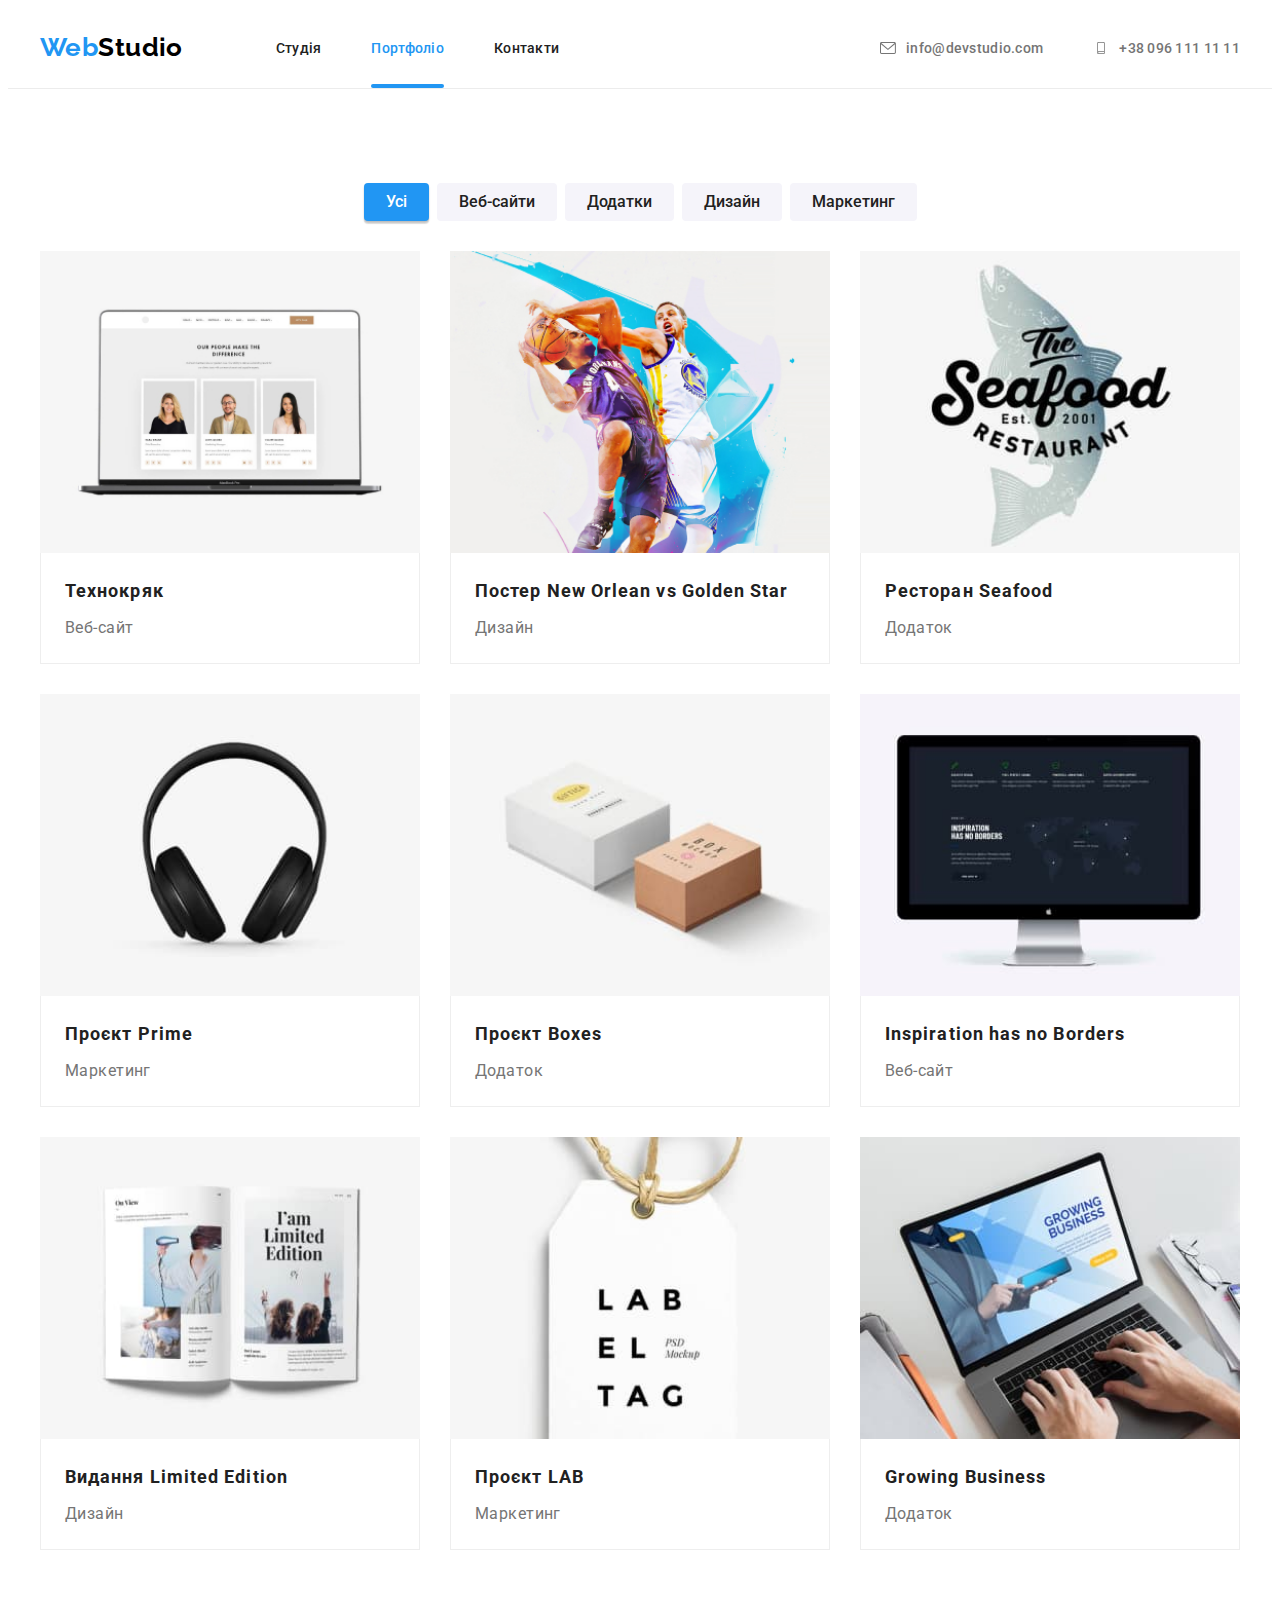
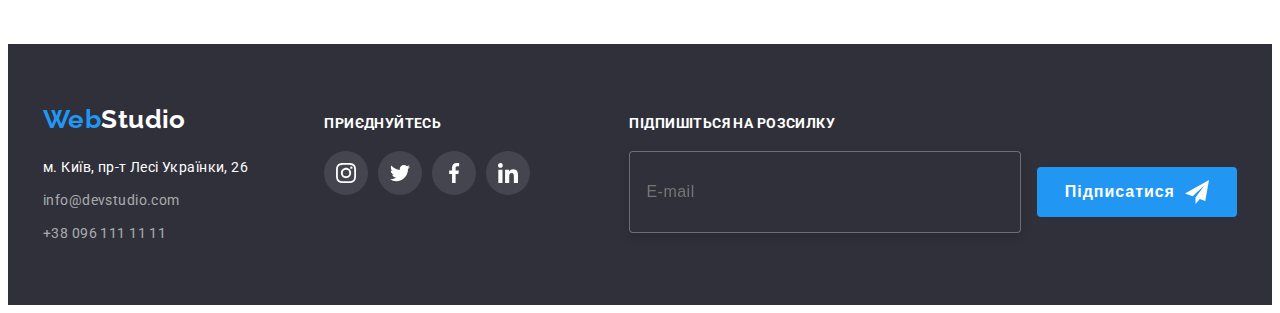
==== commit e67cce48: "fix mob-menu" ====
--- a/portfolio.html
+++ b/portfolio.html
@@ -36,7 +36,7 @@
               <a class="menu__link  current link" href="./portfolio.html">Портфоліо</a>
             </li>
             <li class="menu__item">
-              <a class="menu__link link" href="./index.html">Контакти</a>
+              <a class="menu__link link" href="#contact">Контакти</a>
             </li>
           </ul>
         </nav>
@@ -140,7 +140,24 @@
             <li class="portfolio-hero-item">
               <a class="portfolio-link link" href="">
                 <div class="portfolio-overlay">
-                  <img src="./images/img-desk/portfolio1.jpg" alt="Веб-сайт" width="370" height="295" />
+
+                   <picture>
+                <source
+                  srcset="./images/portfolio-desk/portfolio1desk.jpg 1x, ./images/portfolio-desk/portfolio1desk2x.jpg 2x"
+                  media="(min-width: 1200px)"
+                />
+                <source
+                  srcset="./images/portfolio-tab/portfolio1tab.jpg 1x, ./images/portfolio-tab/portfolio1tab2x.jpg 2x"
+                  media="(min-width: 768px)"
+                />
+                <source
+                  srcset="./images/portfolio-mob/portfolio1mob.jpg 1x, ./images/portfolio-mob/portfolio1mob2x.jpg 2x"
+                  media="(max-width: 767px)"
+                />
+                <img src="./images/portfolio-desk/portfolio1desk.jpg" alt="Веб-сайт" width="450"/>
+              </picture>
+
+              
                   <p class="portfolio-overlay-text">
                     Ресурс пропонує комплексні пропозиції з різним рівнем функціоналу та сервісів.
                     Все це дозволить відвідувачу отримати вичерпні відомості про компанію чи
@@ -156,7 +173,24 @@
             <li class="portfolio-hero-item">
               <a class="portfolio-link link" href="">
                 <div class="portfolio-overlay">
-                  <img src="./images/img-desk/portfolio2.jpg" alt="постер" width="370" height="295" />
+
+     <picture>
+                <source
+                  srcset="./images/portfolio-desk/portfolio2desk.jpg 1x, ./images/portfolio-desk/portfolio2desk2x.jpg 2x"
+                  media="(min-width: 1200px)"
+                />
+                <source
+                  srcset="./images/portfolio-tab/portfolio2tab.jpg 1x, ./images/portfolio-tab/portfolio2tab2x.jpg 2x"
+                  media="(min-width: 768px)"
+                />
+                <source
+                  srcset="./images/portfolio-mob/portfolio2mob.jpg 1x, ./images/portfolio-mob/portfolio2mob2x.jpg 2x"
+                  media="(max-width: 767px)"
+                />
+                <img src="./images/portfolio-desk/portfolio2desk.jpg" alt="постер" width="450"/>
+              </picture>
+
+                 
                   <p class="portfolio-overlay-text">
                     Ресурс пропонує комплексні пропозиції з різним рівнем функціоналу та сервісів.
                     Все це дозволить відвідувачу отримати вичерпні відомості про компанію чи
@@ -172,12 +206,26 @@
             <li class="portfolio-hero-item">
               <a class="portfolio-link link" href="">
                 <div class="portfolio-overlay">
-                  <img
-                    src="./images/img-desk/portfolio3.jpg"
-                    alt="логотип-ресторану"
-                    width="370"
-                    height="295"
-                  />
+                      <picture>
+                <source
+                  srcset="./images/portfolio-desk/portfolio3desk.jpg 1x, ./images/portfolio-desk/portfolio3desk2x.jpg 2x"
+                  media="(min-width: 1200px)"
+                />
+                <source
+                  srcset="./images/portfolio-tab/portfolio3tab.jpg 1x, ./images/portfolio-tab/portfolio3tab2x.jpg 2x"
+                  media="(min-width: 768px)"
+                />
+                <source
+                  srcset="./images/portfolio-mob/portfolio3mob.jpg 1x, ./images/portfolio-mob/portfolio3mob2x.jpg 2x"
+                  media="(max-width: 767px)"
+                />
+                <img
+                    src="./images/portfolio-desk/portfolio3desk.jpg"
+                    alt="логотип-ресторану"
+                    width="450"
+                  />
+              </picture>
+                  
                   <p class="portfolio-overlay-text">
                     Ресурс пропонує комплексні пропозиції з різним рівнем функціоналу та сервісів.
                     Все це дозволить відвідувачу отримати вичерпні відомості про компанію чи
@@ -193,7 +241,25 @@
             <li class="portfolio-hero-item">
               <a class="portfolio-link link" href="">
                 <div class="portfolio-overlay">
-                  <img src="./images/img-desk/portfolio4.jpg" alt="навушники" width="370" height="295" />
+                     <picture>
+                <source
+                  srcset="./images/portfolio-desk/portfolio4desk.jpg 1x, ./images/portfolio-desk/portfolio4desk2x.jpg 2x"
+                  media="(min-width: 1200px)"
+                />
+                <source
+                  srcset="./images/portfolio-tab/portfolio4tab.jpg 1x, ./images/portfolio-tab/portfolio4tab2x.jpg 2x"
+                  media="(min-width: 768px)"
+                />
+                <source
+                  srcset="./images/portfolio-mob/portfolio4mob.jpg 1x, ./images/portfolio-mob/portfolio4mob2x.jpg 2x"
+                  media="(max-width: 767px)"
+                />
+                <img
+                    src="./images/portfolio-desk/portfolio4desk.jpg"
+                    alt="логотип-ресторану"
+                    width="450"
+                  />
+              </picture>
                   <p class="portfolio-overlay-text">
                     Ресурс пропонує комплексні пропозиції з різним рівнем функціоналу та сервісів.
                     Все це дозволить відвідувачу отримати вичерпні відомості про компанію чи
@@ -209,7 +275,25 @@
             <li class="portfolio-hero-item">
               <a class="portfolio-link link" href="">
                 <div class="portfolio-overlay">
-                  <img src="./images/img-desk/portfolio5.jpg" alt="коробки" width="370" height="295" />
+                     <picture>
+                <source
+                  srcset="./images/portfolio-desk/portfolio5desk.jpg 1x, ./images/portfolio-desk/portfolio5desk2x.jpg 2x"
+                  media="(min-width: 1200px)"
+                />
+                <source
+                  srcset="./images/portfolio-tab/portfolio5tab.jpg 1x, ./images/portfolio-tab/portfolio5tab2x.jpg 2x"
+                  media="(min-width: 768px)"
+                />
+                <source
+                  srcset="./images/portfolio-mob/portfolio5mob.jpg 1x, ./images/portfolio-mob/portfolio5mob2x.jpg 2x"
+                  media="(max-width: 767px)"
+                />
+                <img
+                    src="./images/portfolio-desk/portfolio5desk.jpg"
+                    alt="логотип-ресторану"
+                    width="450"
+                  />
+                     </picture>
                   <p class="portfolio-overlay-text">
                     Ресурс пропонує комплексні пропозиції з різним рівнем функціоналу та сервісів.
                     Все це дозволить відвідувачу отримати вичерпні відомості про компанію чи
@@ -225,7 +309,25 @@
             <li class="portfolio-hero-item">
               <a class="portfolio-link link" href="">
                 <div class="portfolio-overlay">
-                  <img src="./images/img-desk/portfolio6.jpg" alt="монітор" width="370" height="295" />
+                     <picture>
+                <source
+                  srcset="./images/portfolio-desk/portfolio6desk.jpg 1x, ./images/portfolio-desk/portfolio6desk2x.jpg 2x"
+                  media="(min-width: 1200px)"
+                />
+                <source
+                  srcset="./images/portfolio-tab/portfolio6tab.jpg 1x, ./images/portfolio-tab/portfolio6tab2x.jpg 2x"
+                  media="(min-width: 768px)"
+                />
+                <source
+                  srcset="./images/portfolio-mob/portfolio6mob.jpg 1x, ./images/portfolio-mob/portfolio6mob2x.jpg 2x"
+                  media="(max-width: 767px)"
+                />
+                <img
+                    src="./images/portfolio-desk/portfolio6desk.jpg"
+                    alt="логотип-ресторану"
+                    width="450"
+                  />
+              </picture>
                   <p class="portfolio-overlay-text">
                     Ресурс пропонує комплексні пропозиції з різним рівнем функціоналу та сервісів.
                     Все це дозволить відвідувачу отримати вичерпні відомості про компанію чи
@@ -241,7 +343,25 @@
             <li class="portfolio-hero-item">
               <a class="portfolio-link link" href="">
                 <div class="portfolio-overlay">
-                  <img src="./images/img-desk/portfolio7.jpg" alt="книга" width="370" height="295" />
+                     <picture>
+                <source
+                  srcset="./images/portfolio-desk/portfolio7desk.jpg 1x, ./images/portfolio-desk/portfolio7desk2x.jpg 2x"
+                  media="(min-width: 1200px)"
+                />
+                <source
+                  srcset="./images/portfolio-tab/portfolio7tab.jpg 1x, ./images/portfolio-tab/portfolio7tab2x.jpg 2x"
+                  media="(min-width: 768px)"
+                />
+                <source
+                  srcset="./images/portfolio-mob/portfolio7mob.jpg 1x, ./images/portfolio-mob/portfolio7mob2x.jpg 2x"
+                  media="(max-width: 767px)"
+                />
+                <img
+                    src="./images/portfolio-desk/portfolio7desk.jpg"
+                    alt="логотип-ресторану"
+                    width="450"
+                  />
+                     </picture>
                   <p class="portfolio-overlay-text">
                     Ресурс пропонує комплексні пропозиції з різним рівнем функціоналу та сервісів.
                     Все це дозволить відвідувачу отримати вичерпні відомості про компанію чи
@@ -257,7 +377,25 @@
             <li class="portfolio-hero-item">
               <a class="portfolio-link link" href="">
                 <div class="portfolio-overlay">
-                  <img src="./images/img-desk/portfolio8.jpg" alt="бірка" width="370" height="295" />
+                     <picture>
+                <source
+                  srcset="./images/portfolio-desk/portfolio8desk.jpg 1x, ./images/portfolio-desk/portfolio8desk2x.jpg 2x"
+                  media="(min-width: 1200px)"
+                />
+                <source
+                  srcset="./images/portfolio-tab/portfolio8tab.jpg 1x, ./images/portfolio-tab/portfolio8tab2x.jpg 2x"
+                  media="(min-width: 768px)"
+                />
+                <source
+                  srcset="./images/portfolio-mob/portfolio8mob.jpg 1x, ./images/portfolio-mob/portfolio8mob2x.jpg 2x"
+                  media="(max-width: 767px)"
+                />
+                <img
+                    src="./images/portfolio-desk/portfolio8desk.jpg"
+                    alt="логотип-ресторану"
+                    width="450"
+                  />
+              </picture>
                   <p class="portfolio-overlay-text">
                     Ресурс пропонує комплексні пропозиції з різним рівнем функціоналу та сервісів.
                     Все це дозволить відвідувачу отримати вичерпні відомості про компанію чи
@@ -273,7 +411,25 @@
             <li class="portfolio-hero-item">
               <a class="portfolio-link link" href="">
                 <div class="portfolio-overlay">
-                  <img src="./images/img-desk/portfolio9.jpg" alt="ноутбук" width="370" height="295" />
+                     <picture>
+                <source
+                  srcset="./images/portfolio-desk/portfolio9desk.jpg 1x, ./images/portfolio-desk/portfolio9desk2x.jpg 2x"
+                  media="(min-width: 1200px)"
+                />
+                <source
+                  srcset="./images/portfolio-tab/portfolio9tab.jpg 1x, ./images/portfolio-tab/portfolio9tab2x.jpg 2x"
+                  media="(min-width: 768px)"
+                />
+                <source
+                  srcset="./images/portfolio-mob/portfolio9mob.jpg 1x, ./images/portfolio-mob/portfolio9mob2x.jpg 2x"
+                  media="(max-width: 767px)"
+                />
+                <img
+                    src="./images/portfolio-desk/portfolio9desk.jpg"
+                    alt="логотип-ресторану"
+                    width="450"
+                  />
+              </picture>
                   <p class="portfolio-overlay-text">
                     Ресурс пропонує комплексні пропозиції з різним рівнем функціоналу та сервісів.
                     Все це дозволить відвідувачу отримати вичерпні відомості про компанію чи
@@ -292,7 +448,7 @@
     </main>
 
     <!-- footer -->
-    <footer class="footer">
+    <footer class="footer" id="contact">
       <div class="container">
         <div class="footer-wrap">
           <div class="footer-contacts-box">
--- a/css/main.min.css
+++ b/css/main.min.css
@@ -1 +1 @@
-:root{--accent-color: #2196f3;--primary-text-color: #212121;--secondary-text-color: #757575;--hero-footer-color: #2f303a;--background-text-color: #ffffff;--svg-primary-color: #afb1b8;--background-section-color: #f5f5f5;--transition-duration: 250ms;--transition-timing-function: cubic-bezier(0.4, 0, 0.2, 1);--gradient: linear-gradient(rgba(47, 48, 58, 0.4), rgba(47, 48, 58, 0.4))}p,h1,h2,h3{margin:0}ul{margin:0;padding:0}.link{text-decoration:none}.list{list-style:none}img{display:block;max-width:100%;height:auto}body{font-family:"Roboto",sans-serif;font-size:14px;color:var(--primary-text-color);background-color:var(--background-text-color);letter-spacing:.03em}.no-scroll{overflow:hidden}.container{width:100%;padding-left:15px;padding-right:15px;margin:0 auto}@media screen and (min-width: 480px){.container{width:480px}}@media screen and (min-width: 768px){.container{width:768px}}@media screen and (min-width: 1200px){.container{width:1200px}}.btn{font-weight:700;font-size:16px;line-height:1.875;letter-spacing:.06em;border-radius:4px;height:50px;color:var(--background-text-color);background:var(--accent-color);border:none;cursor:pointer}.logo{font-family:"Raleway";font-style:normal;font-weight:700;font-size:24px;line-height:1.1666666667;display:inline-block}@media screen and (min-width: 1200px){.logo{font-size:26px;line-height:1.1923076923}}.section{padding:60px 0}.visually-hidden{position:absolute;white-space:nowrap;width:1px;height:1px;overflow:hidden;border:0;padding:0;clip:rect(0 0 0 0);-webkit-clip-path:inset(50%);clip-path:inset(50%);margin:-1px}.section__title{font-size:28px;line-height:1.1785714286;margin-bottom:30px;text-align:center}@media screen and (min-width: 1200px){.section__title{font-size:36px;margin-bottom:50px}}.backdrop{position:fixed;top:0;width:100%;height:100%;background-color:rgba(0,0,0,.2);-webkit-transition:opacity var(--transition-duration) var(--transition-timing-function),visibility var(--transition-duration) var(--transition-timing-function);transition:opacity var(--transition-duration) var(--transition-timing-function),visibility var(--transition-duration) var(--transition-timing-function)}.modal{width:96%;min-height:581px;background-color:var(--background-text-color);-webkit-box-shadow:0px 1px 3px rgba(0,0,0,.12),0px 1px 1px rgba(0,0,0,.14),0px 2px 1px rgba(0,0,0,.2);box-shadow:0px 1px 3px rgba(0,0,0,.12),0px 1px 1px rgba(0,0,0,.14),0px 2px 1px rgba(0,0,0,.2);border-radius:4px;position:absolute;top:50%;left:49%;-webkit-transform:translate(-50%, -50%);transform:translate(-50%, -50%);padding:40px}@media screen and (min-width: 480px){.modal{width:450px}}@media screen and (min-width: 1200px){.modal{width:528px}}.modal-btn{width:30px;height:30px;border:1px solid rgba(0,0,0,.1);background-color:var(--background-text-color);border-radius:50%;position:absolute;top:8px;right:8px;display:-webkit-box;display:-ms-flexbox;display:flex;-webkit-box-pack:center;-ms-flex-pack:center;justify-content:center;-webkit-box-align:center;-ms-flex-align:center;align-items:center;cursor:pointer;-webkit-transition:fill var(--transition-duration) var(--transition-timing-function);transition:fill var(--transition-duration) var(--transition-timing-function)}.modal-btn:hover,.modal-btn:focus{fill:var(--accent-color)}.is-hidden{opacity:0;visibility:hidden;pointer-events:none}.modal-title{text-align:center;font-size:20px;line-height:1.15;text-align:center;color:var(--primary-text-color);margin-bottom:12px}.modal-field{margin-bottom:10px}.modal-field:nth-child(4){margin-bottom:20px}.label-name{font-weight:400;font-size:12px;line-height:1.1666666667;letter-spacing:.01em;color:var(--secondary-text-color);margin-bottom:5px;display:inline-block}.input-wrap{position:relative}.modal-input{width:100%;height:40px;border:1px solid rgba(33,33,33,.2);border-radius:4px;display:inline-block;outline:rgba(0,0,0,0);cursor:pointer;padding:12px 12px 12px 42px;-webkit-transition:border-color var(--transition-duration) var(--transition-timing-function);transition:border-color var(--transition-duration) var(--transition-timing-function)}.modal-input:focus{border-color:var(--accent-color)}.input-icon{position:absolute;top:50%;-webkit-transform:translateY(-50%);transform:translateY(-50%);left:15px;-webkit-transition:fill var(--transition-duration) var(--transition-timing-function);transition:fill var(--transition-duration) var(--transition-timing-function)}.modal-input:focus+.input-icon{fill:var(--accent-color)}.form-comment{display:block;width:100%;height:120px;resize:none;border:1px solid rgba(33,33,33,.2);border-radius:4px;outline:rgba(0,0,0,0);padding:16px 12px;cursor:pointer;-webkit-transition:border-color var(--transition-duration) var(--transition-timing-function);transition:border-color var(--transition-duration) var(--transition-timing-function)}.form-comment:focus{border-color:var(--accent-color)}.modal-checkbox{margin-bottom:30px}.checkbox-text{line-height:1.71;-webkit-box-align:center;-ms-flex-align:center;align-items:center;display:-webkit-box;display:-ms-flexbox;display:flex;cursor:pointer;padding-left:12px}.checkbox-text span{width:16px;height:15px;border:2px solid #111319;border-radius:2px;margin-right:8px;display:-webkit-box;display:-ms-flexbox;display:flex;-webkit-box-align:center;-ms-flex-align:center;align-items:center;-webkit-box-pack:center;-ms-flex-pack:center;justify-content:center;fill:rgba(0,0,0,0);-webkit-transition:fill var(--transition-duration) var(--transition-timing-function),background-color var(--transition-duration) var(--transition-timing-function);transition:fill var(--transition-duration) var(--transition-timing-function),background-color var(--transition-duration) var(--transition-timing-function)}.checkbox-text .input-check:checked+span{background-color:var(--accent-color);fill:var(--background-text-color);border-color:rgba(0,0,0,0)}.policy-text{font-size:12px;line-height:1.16;color:var(--secondary-text-color);margin-left:8px}@media screen and (min-width: 1200px){.policy-text{font-size:14px;line-height:1.71}}.policy-link{font-size:12px;line-height:1.16;color:var(--accent-color)}@media screen and (min-width: 1200px){.policy-link{font-size:14px;line-height:1.71}}.modal-send-btn{border:none;background-color:var(--accent-color);-webkit-box-shadow:0px 4px 4px rgba(0,0,0,.15);box-shadow:0px 4px 4px rgba(0,0,0,.15);border-radius:4px;display:block;min-width:200px;height:50px;padding:10px 52px;font-weight:700;font-size:16px;line-height:1.88;-webkit-box-align:center;-ms-flex-align:center;align-items:center;text-align:center;letter-spacing:.06em;color:var(--background-text-color);margin:0 auto;cursor:pointer;-webkit-transition:background-color var(--transition-duration) var(--transition-timing-function);transition:background-color var(--transition-duration) var(--transition-timing-function)}.modal-send-btn:hover,.modal-send-btn:focus{background-color:#188ce8}.header{border-bottom:1px solid #ececec;height:60px}@media screen and (min-width: 768px){.header{height:80px}}.header__container,.navigation{display:-webkit-box;display:-ms-flexbox;display:flex;-webkit-box-align:center;-ms-flex-align:center;align-items:center}.header__logo{color:var(--accent-color);margin-right:93px;padding-top:24px;padding-bottom:25px;display:inline-block}.logo__text{color:#000}.menu{display:none}@media screen and (min-width: 768px){.menu{display:-webkit-box;display:-ms-flexbox;display:flex}}.menu__item:not(:last-child){margin-right:50px}.menu__link{font-weight:500;line-height:1.1428571429;letter-spacing:.02em;color:var(--primary-text-color);display:inline-block;padding-top:32px;padding-bottom:32px;position:relative;-webkit-transition:color var(--transition-duration) var(--transition-timing-function);transition:color var(--transition-duration) var(--transition-timing-function)}.menu__link:hover,.menu__link:focus{color:var(--accent-color)}.menu__link.current{color:var(--accent-color)}.menu__link::after{content:"";display:block;width:100%;height:4px;background:#2196f3;border-radius:2px;left:0;bottom:0;position:absolute;opacity:0}.menu__link:hover::after,.menu__link:focus::after{content:"";width:100%;height:4px;background-color:var(--accent-color);border-radius:2px;left:0;bottom:0;position:absolute}.menu__link.current::after{opacity:1}.contacts{margin-left:auto}.contacts__menu{display:none;gap:50px}@media screen and (min-width: 768px){.contacts__menu{display:-webkit-box;display:-ms-flexbox;display:flex;-webkit-box-orient:vertical;-webkit-box-direction:normal;-ms-flex-direction:column;flex-direction:column;gap:10px}}@media screen and (min-width: 1200px){.contacts__menu{-webkit-box-orient:horizontal;-webkit-box-direction:normal;-ms-flex-direction:row;flex-direction:row;gap:50px}}.contacts__link{font-weight:500;line-height:1.1428571429;letter-spacing:.02em;color:var(--secondary-text-color);display:-webkit-box;display:-ms-flexbox;display:flex;-webkit-box-align:center;-ms-flex-align:center;align-items:center;-webkit-transition:color var(--transition-duration) var(--transition-timing-function);transition:color var(--transition-duration) var(--transition-timing-function)}.contacts__link:hover,.contacts__link:focus{color:var(--accent-color)}@media screen and (min-width: 1200px){.contacts__link{padding-top:32px;padding-bottom:32px}}.contacts__icon{margin-right:10px;fill:currentColor}.contacts__icon:hover,.contacts__icon:focus{fill:var(--accent-color)}.mobile-open-btn{background-color:rgba(0,0,0,0);border:none;display:block;margin-left:auto;cursor:pointer;-webkit-transition:fill var(--transition-duration) var(--transition-timing-function);transition:fill var(--transition-duration) var(--transition-timing-function)}.mobile-open-btn:hover,.mobile-open-btn:focus{fill:var(--accent-color)}@media screen and (min-width: 768px){.mobile-open-btn{display:none}}.mob-menu{position:fixed;background-color:#fff;width:100vw;height:100vh;top:0;z-index:1;padding:48px 40px}.menu-container{display:-webkit-box;display:-ms-flexbox;display:flex;-webkit-box-orient:vertical;-webkit-box-direction:normal;-ms-flex-direction:column;flex-direction:column;height:100%;-webkit-box-pack:justify;-ms-flex-pack:justify;justify-content:space-between}.mobile-close-btn{background-color:rgba(0,0,0,0);border:none;display:block;margin-left:auto;cursor:pointer;position:absolute;top:10px;right:15px;-webkit-transition:fill var(--transition-duration) var(--transition-timing-function);transition:fill var(--transition-duration) var(--transition-timing-function)}.mobile-close-btn:hover,.mobile-close-btn:focus{fill:var(--accent-color)}.mob-menu__item:not(:last-child){margin-bottom:32px}.mob-menu__link{font-size:40px;line-height:1.175;text-align:center;font-weight:500;letter-spacing:.02em;color:var(--primary-text-color)}.mob-menu__link:hover,.mob-menu__link:focus{color:var(--accent-color)}.active{color:var(--accent-color)}.mobile-contacts__menu{margin-bottom:64px}.mobile-contacts__item:first-child{font-weight:500;font-size:34px;line-height:1.1764705882;letter-spacing:.02em;color:var(--accent-color);margin-bottom:32px}.mobile-contacts__item:last-child{font-weight:500;font-size:24px;line-height:1.1666666667;letter-spacing:.02em;color:var(--secondary-text-color)}.mobile-contacts__link{color:inherit}.mobile-socials{display:-webkit-box;display:-ms-flexbox;display:flex}.mob-soc-item:not(:last-child)::after{content:"";border:1px solid rgba(33,33,33,.2)}.mob-soc-link{font-weight:500;font-size:18px;line-height:1.22;letter-spacing:.02em;color:var(--accent-color);padding-left:10px;padding-right:10px}.hero{background-color:var(--hero-footer-color);padding:118px 0;text-align:center;width:100%;background-image:var(--gradient),url(../images/img-mob/hero-mob.jpg);background-size:cover;background-position:center;background-repeat:no-repeat;margin:0 auto}@media(min-device-pixel-ratio: 2),(-webkit-min-device-pixel-ratio: 2),(min-resolution: 192dpi),(min-resolution: 2dppx){.hero{background-image:var(--gradient),url(../images/img-mob/hero-mob2x.jpg)}}@media screen and (min-width: 768px){.hero{background-image:var(--gradient),url(../images/img-tab/hero-tab.jpg)}}@media screen and (min-width: 768px)and (min-device-pixel-ratio: 2),screen and (min-width: 768px)and (-webkit-min-device-pixel-ratio: 2),screen and (min-width: 768px)and (min-resolution: 192dpi),screen and (min-width: 768px)and (min-resolution: 2dppx){.hero{background-image:var(--gradient),url(../images/img-tab/hero-tab2x.jpg)}}@media screen and (min-width: 1200px){.hero{padding:200px 0;max-width:1600px;height:600px;background-image:var(--gradient),url(../images/img-desk/hero.jpg)}}@media screen and (min-width: 1200px)and (min-device-pixel-ratio: 2),screen and (min-width: 1200px)and (-webkit-min-device-pixel-ratio: 2),screen and (min-width: 1200px)and (min-resolution: 192dpi),screen and (min-width: 1200px)and (min-resolution: 2dppx){.hero{background-image:var(--gradient),url(../images/img-desk/hero2x.jpg)}}.hero__title{font-weight:900;font-size:26px;line-height:1.6153846154;letter-spacing:.06em;text-transform:uppercase;color:var(--background-text-color);max-width:360px;margin:0 auto 30px}@media screen and (min-width: 1200px){.hero__title{max-width:696px;font-size:44px;line-height:1.3636363636}}.order__btn{min-width:200px;margin:0 auto}@media screen and (min-width: 1200px){.order__btn{min-width:216px}}.values{border-color:var(--background-text-color)}.values__list{display:-webkit-box;display:-ms-flexbox;display:flex;-ms-flex-wrap:wrap;flex-wrap:wrap;gap:30px}.values__item{width:100%}@media screen and (min-width: 768px){.values__item{width:calc((100% - 30px)/2)}}@media screen and (min-width: 1200px){.values__item{width:calc((100% - 90px)/4)}}.values__img{height:120px;background:#f5f4fa;border-radius:4px;gap:30px;margin-bottom:30px;-webkit-box-align:center;-ms-flex-align:center;align-items:center;-webkit-box-pack:center;-ms-flex-pack:center;justify-content:center;display:-webkit-box;display:-ms-flexbox;display:flex}.values__icon{-webkit-box-align:center;-ms-flex-align:center;align-items:center;-webkit-box-pack:center;-ms-flex-pack:center;justify-content:center}.values__title{font-size:14px;line-height:1.1428571429;text-transform:uppercase;margin-bottom:10px}.values__text{line-height:1.7142857143;color:var(--secondary-text-color);min-width:270px}.gallery{padding-top:0;background-color:var(--background-text-color)}@media screen and (max-width: 1199px){.gallery{display:none}}.gallery__list{display:-webkit-box;display:-ms-flexbox;display:flex;gap:30px}.gallery__item{width:calc((100% - 60px)/3);position:relative}.gallery__bottom-text{width:370px;height:70px;bottom:0;left:0;color:var(--background-text-color);line-height:1.1428571429;font-weight:700;text-align:center;text-transform:uppercase;background-color:rgba(53,56,95,.8);padding-top:27px;padding-bottom:27px;position:absolute}.team{background:#f5f4fa}.team-list{display:-webkit-box;display:-ms-flexbox;display:flex;-ms-flex-wrap:wrap;flex-wrap:wrap;gap:30px}.team-item{width:100%;-webkit-box-shadow:0px 1px 3px rgba(0,0,0,.12),0px 1px 1px rgba(0,0,0,.14),0px 2px 1px rgba(0,0,0,.2);box-shadow:0px 1px 3px rgba(0,0,0,.12),0px 1px 1px rgba(0,0,0,.14),0px 2px 1px rgba(0,0,0,.2);border-radius:0px 0px 4px 4px}@media screen and (min-width: 768px){.team-item{width:calc((100% - 30px)/2)}}@media screen and (min-width: 1200px){.team-item{width:calc((100% - 90px)/4)}}.team-section{padding:30px 0;background:#fff;border-radius:0px 0px 4px 4px;text-align:center}.team-title-name{font-weight:500;font-size:16px;line-height:1.1875;margin-bottom:10px}.team-bottom-text{font-size:16px;line-height:1.1875;color:var(--secondary-text-color);margin-bottom:16px}.team-soc-list{display:-webkit-box;display:-ms-flexbox;display:flex;-webkit-box-pack:center;-ms-flex-pack:center;justify-content:center;gap:10px}.team-soc-link{width:44px;height:44px;border-radius:50%;background-color:var(--background-text-color);display:-webkit-box;display:-ms-flexbox;display:flex;-webkit-box-align:center;-ms-flex-align:center;align-items:center;-webkit-box-pack:center;-ms-flex-pack:center;justify-content:center;-webkit-transition:background-color var(--transition-duration) var(--transition-timing-function),fill var(--transition-duration) var(--transition-timing-function);transition:background-color var(--transition-duration) var(--transition-timing-function),fill var(--transition-duration) var(--transition-timing-function)}.team-soc-link:hover,.team-soc-link:focus{background-color:var(--accent-color)}.team-soc-icon{fill:var(--svg-primary-color)}.team-soc-link:hover .team-soc-icon,.team-soc-link:focus .team-soc-icon{fill:var(--background-text-color)}.customer{background-color:var(--background-text-color)}.customer-list{display:-webkit-box;display:-ms-flexbox;display:flex;gap:30px;-ms-flex-wrap:wrap;flex-wrap:wrap;-webkit-box-pack:center;-ms-flex-pack:center;justify-content:center}.customer-item{width:calc((100% - 30px)/2)}@media screen and (min-width: 768px){.customer-item{width:calc((100% - 60px)/3)}}@media screen and (min-width: 1200px){.customer-item{width:calc((100% - 150px)/6)}}.customer-link{height:92px;border:1px solid var(--svg-primary-color);border-radius:4px;display:-webkit-box;display:-ms-flexbox;display:flex;-webkit-box-align:center;-ms-flex-align:center;align-items:center;-webkit-box-pack:center;-ms-flex-pack:center;justify-content:center;-webkit-transition:border-color var(--transition-duration) var(--transition-timing-function);transition:border-color var(--transition-duration) var(--transition-timing-function)}.customer-link:hover,.customer-link:focus{border-color:var(--accent-color)}.customer-icon{fill:var(--svg-primary-color);height:60px;-webkit-transition:fill var(--transition-duration) var(--transition-timing-function);transition:fill var(--transition-duration) var(--transition-timing-function)}.customer-link:hover .customer-icon,.customer-link:focus .customer-icon{fill:var(--accent-color)}.footer{background:var(--hero-footer-color);padding:60px 0}@media screen and (min-width: 768px){.footer-wrap{-ms-flex-pack:distribute;justify-content:space-around;-ms-flex-wrap:wrap;flex-wrap:wrap;display:-webkit-box;display:-ms-flexbox;display:flex;-webkit-box-align:baseline;-ms-flex-align:baseline;align-items:baseline}}@media(max-width: 1199px){.footer-wrap{text-align:center}}.footer-contacts-box{margin-bottom:60px}@media screen and (min-width: 1200px){.footer-contacts-box{margin-right:70px;margin-bottom:0}}.footer-logo{display:inline-block;margin-bottom:20px;color:var(--accent-color)}.footer-logo-part{color:var(--background-text-color)}.footer-contacts-address{font-size:14px;font-style:normal;line-height:1.7142857143;color:var(--background-text-color);margin-bottom:9px}.footer-contats-list li:not(:last-child){margin-bottom:9px}.footer-contacts-link{line-height:1.7142857143;color:rgba(255,255,255,.6);-webkit-transition:color var(--transition-duration) var(--transition-timing-function);transition:color var(--transition-duration) var(--transition-timing-function)}.footer-contacts-link:hover,.footer-contacts-link:focus{color:var(--accent-color)}.footer-social{margin-bottom:60px}@media screen and (min-width: 768px){.footer-social{margin-bottom:0}}@media screen and (min-width: 1200px){.footer-social{margin-right:93px}}.footer-social-text{display:inline-block;font-weight:700;font-size:14px;line-height:1.1428571429;text-transform:uppercase;color:var(--background-text-color);margin-bottom:20px}.footer-social-list{display:-webkit-box;display:-ms-flexbox;display:flex;gap:10px;-webkit-box-pack:center;-ms-flex-pack:center;justify-content:center}.footer-social-link{width:44px;height:44px;border-radius:50%;background-color:rgba(255,255,255,.1);display:-webkit-box;display:-ms-flexbox;display:flex;-webkit-box-align:center;-ms-flex-align:center;align-items:center;-webkit-box-pack:center;-ms-flex-pack:center;justify-content:center;-webkit-transition:background-color var(--transition-duration) var(--transition-timing-function);transition:background-color var(--transition-duration) var(--transition-timing-function)}.footer-social-link:hover,.footer-social-link:focus{background-color:var(--accent-color)}.footer-social-icon{fill:var(--background-text-color)}.footer-social-link:hover .footer-social-icon,.footer-social-link:focus .footer-social-icon{fill:var(--background-text-color)}.footer-input-text{font-weight:700;line-height:1.1428571429;text-transform:uppercase;color:var(--background-text-color);margin-bottom:20px}.footer-input{border:1px solid rgba(255,255,255,.3);border-radius:4px;min-width:100%;height:50px;color:rgba(255,255,255,.6);background-color:#2f303a;font-weight:400;font-size:16px;line-height:1.25;letter-spacing:.03em;-webkit-filter:drop-shadow(0px 4px 4px rgba(0, 0, 0, 0.15));filter:drop-shadow(0px 4px 4px rgba(0, 0, 0, 0.15));border-radius:4px;outline:rgba(0,0,0,0);padding:15px 16px}@media screen and (min-width: 1200px){.footer-input{min-width:358px}}.footer-input-button{-webkit-box-align:center;-ms-flex-align:center;align-items:center;text-align:center;min-width:200px;-webkit-box-pack:center;-ms-flex-pack:center;justify-content:center;gap:10px;display:-webkit-inline-box;display:-ms-inline-flexbox;display:inline-flex;margin-top:20px}@media screen and (min-width: 1200px){.footer-input-button{margin-left:12px;margin-top:0}}.portfolio-navigation-list{display:-webkit-box;display:-ms-flexbox;display:flex;-ms-flex-wrap:wrap;flex-wrap:wrap;gap:8px;margin-bottom:40px}.portfolio-btn{font-family:"Roboto";font-style:normal;font-weight:500;font-size:16px;line-height:1.625;color:var(--primary-text-color);border-radius:4px;border:rgba(0,0,0,0);padding:6px 22px;background:#f5f4fa;cursor:pointer;-webkit-transition:color var(--transition-duration) var(--transition-timing-function),background-color var(--transition-duration) var(--transition-timing-function),-webkit-box-shadow var(--transition-duration) var(--transition-timing-function);transition:color var(--transition-duration) var(--transition-timing-function),background-color var(--transition-duration) var(--transition-timing-function),-webkit-box-shadow var(--transition-duration) var(--transition-timing-function);transition:color var(--transition-duration) var(--transition-timing-function),background-color var(--transition-duration) var(--transition-timing-function),box-shadow var(--transition-duration) var(--transition-timing-function);transition:color var(--transition-duration) var(--transition-timing-function),background-color var(--transition-duration) var(--transition-timing-function),box-shadow var(--transition-duration) var(--transition-timing-function),-webkit-box-shadow var(--transition-duration) var(--transition-timing-function)}.portfolio-btn:hover,.portfolio-btn:focus,.portfolio-btn.active{color:var(--background-text-color);background-color:var(--accent-color);-webkit-box-shadow:0px 3px 1px rgba(0,0,0,.1),0px 1px 2px rgba(0,0,0,.08),0px 2px 2px rgba(0,0,0,.12);box-shadow:0px 3px 1px rgba(0,0,0,.1),0px 1px 2px rgba(0,0,0,.08),0px 2px 2px rgba(0,0,0,.12)}.portfolio-hero-list{display:-webkit-box;display:-ms-flexbox;display:flex;-webkit-box-orient:vertical;-webkit-box-direction:normal;-ms-flex-direction:column;flex-direction:column;gap:30px}.portfolio-hero-item{width:100%;-webkit-transition:-webkit-box-shadow var(--transition-duration) var(--transition-timing-function);transition:-webkit-box-shadow var(--transition-duration) var(--transition-timing-function);transition:box-shadow var(--transition-duration) var(--transition-timing-function);transition:box-shadow var(--transition-duration) var(--transition-timing-function), -webkit-box-shadow var(--transition-duration) var(--transition-timing-function)}.portfolio-hero-item:hover,.portfolio-hero-item:focus{-webkit-box-shadow:0px 1px 1px rgba(0,0,0,.12),0px 4px 4px rgba(0,0,0,.06),1px 4px 6px rgba(0,0,0,.16);box-shadow:0px 1px 1px rgba(0,0,0,.12),0px 4px 4px rgba(0,0,0,.06),1px 4px 6px rgba(0,0,0,.16)}.portfolio-hero-item:last-child{margin-right:0}.portfolio-link{display:block}.portfolio-overlay{position:relative;overflow:hidden}.portfolio-overlay-text{font-size:18px;line-height:1.56;color:var(--background-text-color);background-color:rgba(33,150,243,.9);padding:63px 24px;position:absolute;top:0;left:0;height:100%;-webkit-transform:translateY(100%);transform:translateY(100%);-webkit-transition:-webkit-transform var(--transition-duration) var(--transition-timing-function);transition:-webkit-transform var(--transition-duration) var(--transition-timing-function);transition:transform var(--transition-duration) var(--transition-timing-function);transition:transform var(--transition-duration) var(--transition-timing-function), -webkit-transform var(--transition-duration) var(--transition-timing-function);overflow:auto}.portfolio-link:hover .portfolio-overlay-text,.portfolio-link:focus .portfolio-overlay-text{-webkit-transform:translateY(0);transform:translateY(0)}.portfolio-item-box{padding:20px 24px;border:1px solid #eee;border-top:none}.portfolio-title{font-size:18px;line-height:2;letter-spacing:.06em;color:var(--primary-text-color);margin-bottom:4px}.portfolio-text{font-size:16px;line-height:1.875;color:var(--secondary-text-color)}/*# sourceMappingURL=main.min.css.map */+:root{--accent-color: #2196f3;--primary-text-color: #212121;--secondary-text-color: #757575;--hero-footer-color: #2f303a;--background-text-color: #ffffff;--svg-primary-color: #afb1b8;--background-section-color: #f5f5f5;--transition-duration: 250ms;--transition-timing-function: cubic-bezier(0.4, 0, 0.2, 1);--gradient: linear-gradient(rgba(47, 48, 58, 0.4), rgba(47, 48, 58, 0.4))}p,h1,h2,h3{margin:0}ul{margin:0;padding:0}.link{text-decoration:none}.list{list-style:none}img{display:block;max-width:100%;height:auto}body{font-family:"Roboto",sans-serif;font-size:14px;color:var(--primary-text-color);background-color:var(--background-text-color);letter-spacing:.03em}.no-scroll{overflow:hidden}.container{width:100%;padding-left:15px;padding-right:15px;margin:0 auto}@media screen and (min-width: 480px){.container{width:480px}}@media screen and (min-width: 768px){.container{width:768px}}@media screen and (min-width: 1200px){.container{width:1200px}}.btn{font-weight:700;font-size:16px;line-height:1.875;letter-spacing:.06em;border-radius:4px;height:50px;color:var(--background-text-color);background:var(--accent-color);border:none;cursor:pointer}.logo{font-family:"Raleway";font-style:normal;font-weight:700;font-size:24px;line-height:1.1666666667;display:inline-block}@media screen and (min-width: 1200px){.logo{font-size:26px;line-height:1.1923076923}}.section{padding:60px 0}@media screen and (min-width: 1200px){.section{padding:94px 0}}.visually-hidden{position:absolute;white-space:nowrap;width:1px;height:1px;overflow:hidden;border:0;padding:0;clip:rect(0 0 0 0);-webkit-clip-path:inset(50%);clip-path:inset(50%);margin:-1px}.section__title{font-size:28px;line-height:1.1785714286;margin-bottom:30px;text-align:center}@media screen and (min-width: 1200px){.section__title{font-size:36px;margin-bottom:50px}}.backdrop{position:fixed;top:0;width:100%;height:100%;background-color:rgba(0,0,0,.2);-webkit-transition:opacity var(--transition-duration) var(--transition-timing-function),visibility var(--transition-duration) var(--transition-timing-function);transition:opacity var(--transition-duration) var(--transition-timing-function),visibility var(--transition-duration) var(--transition-timing-function)}.modal{width:96%;min-height:581px;background-color:var(--background-text-color);-webkit-box-shadow:0px 1px 3px rgba(0,0,0,.12),0px 1px 1px rgba(0,0,0,.14),0px 2px 1px rgba(0,0,0,.2);box-shadow:0px 1px 3px rgba(0,0,0,.12),0px 1px 1px rgba(0,0,0,.14),0px 2px 1px rgba(0,0,0,.2);border-radius:4px;position:absolute;top:50%;left:50%;-webkit-transform:translate(-50%, -50%);transform:translate(-50%, -50%);padding:40px}@media screen and (min-width: 480px){.modal{width:450px}}@media screen and (min-width: 1200px){.modal{width:528px}}.modal-btn{width:30px;height:30px;border:1px solid rgba(0,0,0,.1);background-color:var(--background-text-color);border-radius:50%;position:absolute;top:8px;right:8px;display:-webkit-box;display:-ms-flexbox;display:flex;-webkit-box-pack:center;-ms-flex-pack:center;justify-content:center;-webkit-box-align:center;-ms-flex-align:center;align-items:center;cursor:pointer;-webkit-transition:fill var(--transition-duration) var(--transition-timing-function);transition:fill var(--transition-duration) var(--transition-timing-function)}.modal-btn:hover,.modal-btn:focus{fill:var(--accent-color)}.is-hidden{opacity:0;visibility:hidden;pointer-events:none}.modal-title{text-align:center;font-size:20px;line-height:1.15;text-align:center;color:var(--primary-text-color);margin-bottom:12px}.modal-field{margin-bottom:10px}.modal-field:nth-child(4){margin-bottom:20px}.label-name{font-weight:400;font-size:12px;line-height:1.1666666667;letter-spacing:.01em;color:var(--secondary-text-color);margin-bottom:5px;display:inline-block}.input-wrap{position:relative}.modal-input{width:100%;height:40px;border:1px solid rgba(33,33,33,.2);border-radius:4px;display:inline-block;outline:rgba(0,0,0,0);cursor:pointer;padding:12px 12px 12px 42px;-webkit-transition:border-color var(--transition-duration) var(--transition-timing-function);transition:border-color var(--transition-duration) var(--transition-timing-function)}.modal-input:focus{border-color:var(--accent-color)}.modal-input:focus+.input-icon{fill:var(--accent-color)}.input-icon{position:absolute;top:50%;-webkit-transform:translateY(-50%);transform:translateY(-50%);left:15px;-webkit-transition:fill var(--transition-duration) var(--transition-timing-function);transition:fill var(--transition-duration) var(--transition-timing-function)}.form-comment{width:100%;height:120px;resize:none;border:1px solid rgba(33,33,33,.2);border-radius:4px;outline:rgba(0,0,0,0);padding:16px 12px;cursor:pointer;-webkit-transition:border-color var(--transition-duration) var(--transition-timing-function);transition:border-color var(--transition-duration) var(--transition-timing-function)}.form-comment:focus{border-color:var(--accent-color)}.modal-checkbox{margin-bottom:30px}.checkbox-text{line-height:1.71;-webkit-box-align:center;-ms-flex-align:center;align-items:center;display:-webkit-box;display:-ms-flexbox;display:flex;cursor:pointer;padding-left:12px}@media(max-width: 1199px){.checkbox-text{padding-left:10px}}.checkbox-text span{width:16px;height:15px;border:2px solid #111319;border-radius:2px;margin-right:8px;display:-webkit-box;display:-ms-flexbox;display:flex;-webkit-box-align:center;-ms-flex-align:center;align-items:center;-webkit-box-pack:center;-ms-flex-pack:center;justify-content:center;fill:rgba(0,0,0,0);-webkit-transition:fill var(--transition-duration) var(--transition-timing-function),background-color var(--transition-duration) var(--transition-timing-function);transition:fill var(--transition-duration) var(--transition-timing-function),background-color var(--transition-duration) var(--transition-timing-function)}.input-check:checked+.checkbox-text span{background-color:var(--accent-color);fill:var(--background-text-color);border-color:rgba(0,0,0,0)}.policy-text{font-size:14px;line-height:1.71;color:var(--secondary-text-color);margin-left:8px}@media(max-width: 1199px){.policy-text{font-size:12px}}.policy-link{font-size:14px;line-height:1.71;color:var(--accent-color)}@media(max-width: 1199px){.policy-link{font-size:12px}}.modal-send-btn{border:none;background-color:var(--accent-color);-webkit-box-shadow:0px 4px 4px rgba(0,0,0,.15);box-shadow:0px 4px 4px rgba(0,0,0,.15);border-radius:4px;display:block;min-width:200px;height:50px;padding:10px 52px;font-weight:700;font-size:16px;line-height:1.88;-webkit-box-align:center;-ms-flex-align:center;align-items:center;text-align:center;letter-spacing:.06em;color:var(--background-text-color);margin:0 auto;cursor:pointer;-webkit-transition:background-color var(--transition-duration) var(--transition-timing-function);transition:background-color var(--transition-duration) var(--transition-timing-function)}.modal-send-btn:hover,.modal-send-btn:focus{background-color:#188ce8}.header{border-bottom:1px solid #ececec;height:60px}@media screen and (min-width: 768px){.header{height:80px}}.header__container,.navigation{display:-webkit-box;display:-ms-flexbox;display:flex;-webkit-box-align:center;-ms-flex-align:center;align-items:center}.header__logo{color:var(--accent-color);margin-right:93px;padding-top:24px;padding-bottom:25px;display:inline-block}.logo__text{color:#000}.menu{display:none}@media screen and (min-width: 768px){.menu{display:-webkit-box;display:-ms-flexbox;display:flex}}.menu__item:not(:last-child){margin-right:50px}.menu__link{font-weight:500;line-height:1.1428571429;letter-spacing:.02em;color:var(--primary-text-color);display:inline-block;padding-top:32px;padding-bottom:32px;position:relative;-webkit-transition:color var(--transition-duration) var(--transition-timing-function);transition:color var(--transition-duration) var(--transition-timing-function)}.menu__link:hover,.menu__link:focus{color:var(--accent-color)}.menu__link.current{color:var(--accent-color)}.menu__link::after{content:"";display:block;width:100%;height:4px;background:#2196f3;border-radius:2px;left:0;bottom:0;position:absolute;opacity:0}.menu__link:hover::after,.menu__link:focus::after{content:"";width:100%;height:4px;background-color:var(--accent-color);border-radius:2px;left:0;bottom:0;position:absolute}.menu__link.current::after{opacity:1}.contacts{margin-left:auto}.contacts__menu{display:none;gap:50px}@media screen and (min-width: 768px){.contacts__menu{display:-webkit-box;display:-ms-flexbox;display:flex;-webkit-box-orient:vertical;-webkit-box-direction:normal;-ms-flex-direction:column;flex-direction:column;gap:10px}}@media screen and (min-width: 1200px){.contacts__menu{-webkit-box-orient:horizontal;-webkit-box-direction:normal;-ms-flex-direction:row;flex-direction:row;gap:50px}}.contacts__link{font-weight:500;font-size:12px;line-height:1.1666666667;letter-spacing:.02em;color:var(--secondary-text-color);display:-webkit-box;display:-ms-flexbox;display:flex;-webkit-box-align:center;-ms-flex-align:center;align-items:center;-webkit-transition:color var(--transition-duration) var(--transition-timing-function);transition:color var(--transition-duration) var(--transition-timing-function)}.contacts__link:hover,.contacts__link:focus{color:var(--accent-color)}@media screen and (min-width: 1200px){.contacts__link{padding-top:32px;padding-bottom:32px;font-size:14px;line-height:1.1428571429}}.contacts__icon{margin-right:10px;fill:currentColor;-webkit-transition:fill var(--transition-duration) var(--transition-timing-function);transition:fill var(--transition-duration) var(--transition-timing-function)}.contacts__icon:hover,.contacts__icon:focus{fill:var(--accent-color)}@media screen and (min-width: 1200px){.contacts__icon{width:16px;height:12px}}.contacts__icon.mail{margin-right:10px;-webkit-transition:fill var(--transition-duration) var(--transition-timing-function);transition:fill var(--transition-duration) var(--transition-timing-function)}.contacts__icon.mail:hover,.contacts__icon.mail:focus{fill:var(--accent-color)}@media screen and (min-width: 1200px){.contacts__icon.mail{width:10px;height:16px}}.mobile-open-btn{background-color:rgba(0,0,0,0);border:none;display:block;margin-left:auto;cursor:pointer;-webkit-transition:fill var(--transition-duration) var(--transition-timing-function);transition:fill var(--transition-duration) var(--transition-timing-function)}.mobile-open-btn:hover,.mobile-open-btn:focus{fill:var(--accent-color)}@media screen and (min-width: 768px){.mobile-open-btn{display:none}}.mob-menu{position:fixed;background-color:#fff;width:100vw;height:100vh;top:0;z-index:1;padding:48px 40px}@media screen and (min-width: 768px){.mob-menu{display:none}}.menu-container{display:-webkit-box;display:-ms-flexbox;display:flex;-webkit-box-orient:vertical;-webkit-box-direction:normal;-ms-flex-direction:column;flex-direction:column;height:100%;-webkit-box-pack:justify;-ms-flex-pack:justify;justify-content:space-between}@media(max-width: 480px){.menu-container{height:96%}}.mobile-close-btn{background-color:rgba(0,0,0,0);border:none;display:block;margin-left:auto;cursor:pointer;position:absolute;top:10px;right:15px;-webkit-transition:fill var(--transition-duration) var(--transition-timing-function);transition:fill var(--transition-duration) var(--transition-timing-function)}.mobile-close-btn:hover,.mobile-close-btn:focus{fill:var(--accent-color)}.mob-menu__item:not(:last-child){margin-bottom:32px}.mob-menu__link{font-size:40px;line-height:1.175;text-align:center;font-weight:500;letter-spacing:.02em;color:var(--primary-text-color)}.mob-menu__link:hover,.mob-menu__link:focus{color:var(--accent-color)}.active{color:var(--accent-color)}.mobile-contacts__menu{margin-bottom:64px}.mobile-contacts__item:first-child{font-weight:500;font-size:34px;line-height:1.1764705882;letter-spacing:.02em;color:var(--accent-color);margin-bottom:32px}@media(max-width: 425px){.mobile-contacts__item:first-child{font-size:27px}}.mobile-contacts__item:last-child{font-weight:500;font-size:24px;line-height:1.1666666667;letter-spacing:.02em;color:var(--secondary-text-color)}.mobile-contacts__link{color:inherit}.mobile-socials{display:-webkit-box;display:-ms-flexbox;display:flex}.mob-soc-item:not(:last-child)::after{content:"";border:1px solid rgba(33,33,33,.2)}.mob-soc-link{font-weight:500;font-size:18px;line-height:1.22;letter-spacing:.02em;color:var(--accent-color);padding-left:10px;padding-right:10px}@media(max-width: 425px){.mob-soc-link{font-size:13px}}.hero{background-color:var(--hero-footer-color);padding:118px 0;text-align:center;width:100%;background-image:var(--gradient),url(../images/img-mob/hero-mob.jpg);background-size:cover;background-position:center;background-repeat:no-repeat;margin:0 auto}@media(min-device-pixel-ratio: 2),(-webkit-min-device-pixel-ratio: 2),(min-resolution: 192dpi),(min-resolution: 2dppx){.hero{background-image:var(--gradient),url(../images/img-mob/hero-mob2x.jpg)}}@media screen and (min-width: 768px){.hero{background-image:var(--gradient),url(../images/img-tab/hero-tab.jpg)}}@media screen and (min-width: 768px)and (min-device-pixel-ratio: 2),screen and (min-width: 768px)and (-webkit-min-device-pixel-ratio: 2),screen and (min-width: 768px)and (min-resolution: 192dpi),screen and (min-width: 768px)and (min-resolution: 2dppx){.hero{background-image:var(--gradient),url(../images/img-tab/hero-tab2x.jpg)}}@media screen and (min-width: 1200px){.hero{padding:200px 0;max-width:1600px;height:600px;background-image:var(--gradient),url(../images/img-desk/hero.jpg)}}@media screen and (min-width: 1200px)and (min-device-pixel-ratio: 2),screen and (min-width: 1200px)and (-webkit-min-device-pixel-ratio: 2),screen and (min-width: 1200px)and (min-resolution: 192dpi),screen and (min-width: 1200px)and (min-resolution: 2dppx){.hero{background-image:var(--gradient),url(../images/img-desk/hero2x.jpg)}}.hero__title{font-weight:900;font-size:26px;line-height:1.6153846154;letter-spacing:.06em;text-transform:uppercase;color:var(--background-text-color);max-width:360px;margin:0 auto 30px}@media screen and (min-width: 1200px){.hero__title{max-width:696px;font-size:44px;line-height:1.3636363636}}.order__btn{min-width:200px;margin:0 auto}@media screen and (min-width: 1200px){.order__btn{min-width:216px}}.values{border-color:var(--background-text-color)}.values__list{display:-webkit-box;display:-ms-flexbox;display:flex;-ms-flex-wrap:wrap;flex-wrap:wrap;gap:30px}.values__item{width:100%}@media screen and (min-width: 768px){.values__item{width:calc((100% - 30px)/2)}}@media screen and (min-width: 1200px){.values__item{width:calc((100% - 90px)/4)}}.values__img{height:120px;background:#f5f4fa;border-radius:4px;gap:30px;margin-bottom:30px;-webkit-box-align:center;-ms-flex-align:center;align-items:center;-webkit-box-pack:center;-ms-flex-pack:center;justify-content:center;display:-webkit-box;display:-ms-flexbox;display:flex}.values__icon{-webkit-box-align:center;-ms-flex-align:center;align-items:center;-webkit-box-pack:center;-ms-flex-pack:center;justify-content:center}.values__title{font-size:14px;line-height:1.1428571429;text-transform:uppercase;margin-bottom:10px}@media(max-width: 767px){.values__title{text-align:center}}.values__text{line-height:1.7142857143;color:var(--secondary-text-color);min-width:270px}.gallery{padding-top:0;background-color:var(--background-text-color)}@media screen and (max-width: 1199px){.gallery{display:none}}.gallery__list{display:-webkit-box;display:-ms-flexbox;display:flex;gap:30px}.gallery__item{width:calc((100% - 60px)/3);position:relative}.gallery__bottom-text{width:370px;height:70px;bottom:0;left:0;color:var(--background-text-color);line-height:1.1428571429;font-weight:700;text-align:center;text-transform:uppercase;background-color:rgba(53,56,95,.8);padding-top:27px;padding-bottom:27px;position:absolute}.team{background:#f5f4fa}.team-list{display:-webkit-box;display:-ms-flexbox;display:flex;-ms-flex-wrap:wrap;flex-wrap:wrap;gap:30px}.team-item{width:100%;-webkit-box-shadow:0px 1px 3px rgba(0,0,0,.12),0px 1px 1px rgba(0,0,0,.14),0px 2px 1px rgba(0,0,0,.2);box-shadow:0px 1px 3px rgba(0,0,0,.12),0px 1px 1px rgba(0,0,0,.14),0px 2px 1px rgba(0,0,0,.2);border-radius:0px 0px 4px 4px}@media screen and (min-width: 768px){.team-item{width:calc((100% - 30px)/2)}}@media screen and (min-width: 1200px){.team-item{width:calc((100% - 90px)/4)}}.team-section{padding:30px 0;background:#fff;border-radius:0px 0px 4px 4px;text-align:center}.team-title-name{font-weight:500;font-size:16px;line-height:1.1875;margin-bottom:10px}.team-bottom-text{font-size:16px;line-height:1.1875;color:var(--secondary-text-color);margin-bottom:16px}.team-soc-list{display:-webkit-box;display:-ms-flexbox;display:flex;-webkit-box-pack:center;-ms-flex-pack:center;justify-content:center;gap:10px}.team-soc-link{width:44px;height:44px;border-radius:50%;background-color:var(--background-text-color);display:-webkit-box;display:-ms-flexbox;display:flex;-webkit-box-align:center;-ms-flex-align:center;align-items:center;-webkit-box-pack:center;-ms-flex-pack:center;justify-content:center;-webkit-transition:background-color var(--transition-duration) var(--transition-timing-function),fill var(--transition-duration) var(--transition-timing-function);transition:background-color var(--transition-duration) var(--transition-timing-function),fill var(--transition-duration) var(--transition-timing-function)}.team-soc-link:hover,.team-soc-link:focus{background-color:var(--accent-color)}.team-soc-icon{fill:var(--svg-primary-color)}.team-soc-link:hover .team-soc-icon,.team-soc-link:focus .team-soc-icon{fill:var(--background-text-color)}.customer{background-color:var(--background-text-color)}.customer-list{display:-webkit-box;display:-ms-flexbox;display:flex;gap:30px;-ms-flex-wrap:wrap;flex-wrap:wrap;-webkit-box-pack:center;-ms-flex-pack:center;justify-content:center}.customer-item{width:calc((100% - 30px)/2)}@media screen and (min-width: 768px){.customer-item{width:calc((100% - 60px)/3)}}@media screen and (min-width: 1200px){.customer-item{width:calc((100% - 150px)/6)}}.customer-link{height:92px;border:1px solid var(--svg-primary-color);border-radius:4px;display:-webkit-box;display:-ms-flexbox;display:flex;-webkit-box-align:center;-ms-flex-align:center;align-items:center;-webkit-box-pack:center;-ms-flex-pack:center;justify-content:center;-webkit-transition:border-color var(--transition-duration) var(--transition-timing-function);transition:border-color var(--transition-duration) var(--transition-timing-function)}.customer-link:hover,.customer-link:focus{border-color:var(--accent-color)}.customer-icon{fill:var(--svg-primary-color);height:60px;-webkit-transition:fill var(--transition-duration) var(--transition-timing-function);transition:fill var(--transition-duration) var(--transition-timing-function)}.customer-link:hover .customer-icon,.customer-link:focus .customer-icon{fill:var(--accent-color)}.footer{background:var(--hero-footer-color);padding:60px 0}@media screen and (min-width: 768px){.footer-wrap{-ms-flex-pack:distribute;justify-content:space-around;-ms-flex-wrap:wrap;flex-wrap:wrap;display:-webkit-box;display:-ms-flexbox;display:flex;-webkit-box-align:baseline;-ms-flex-align:baseline;align-items:baseline}}@media(max-width: 1199px){.footer-wrap{text-align:center}}.footer-contacts-box{margin-bottom:60px}@media screen and (min-width: 1200px){.footer-contacts-box{margin-right:70px;margin-bottom:0}}.footer-logo{display:inline-block;margin-bottom:20px;color:var(--accent-color)}.footer-logo-part{color:var(--background-text-color)}.footer-contacts-address{font-size:14px;font-style:normal;line-height:1.7142857143;color:var(--background-text-color);margin-bottom:9px}.footer-contats-list li:not(:last-child){margin-bottom:9px}.footer-contacts-link{line-height:1.7142857143;color:rgba(255,255,255,.6);-webkit-transition:color var(--transition-duration) var(--transition-timing-function);transition:color var(--transition-duration) var(--transition-timing-function)}.footer-contacts-link:hover,.footer-contacts-link:focus{color:var(--accent-color)}.footer-social{margin-bottom:60px}@media screen and (min-width: 768px){.footer-social{margin-bottom:0}}@media screen and (min-width: 1200px){.footer-social{margin-right:93px}}.footer-social-text{display:inline-block;font-weight:700;font-size:14px;line-height:1.1428571429;text-transform:uppercase;color:var(--background-text-color);margin-bottom:20px}.footer-social-list{display:-webkit-box;display:-ms-flexbox;display:flex;gap:10px;-webkit-box-pack:center;-ms-flex-pack:center;justify-content:center}.footer-social-link{width:44px;height:44px;border-radius:50%;background-color:rgba(255,255,255,.1);display:-webkit-box;display:-ms-flexbox;display:flex;-webkit-box-align:center;-ms-flex-align:center;align-items:center;-webkit-box-pack:center;-ms-flex-pack:center;justify-content:center;-webkit-transition:background-color var(--transition-duration) var(--transition-timing-function);transition:background-color var(--transition-duration) var(--transition-timing-function)}.footer-social-link:hover,.footer-social-link:focus{background-color:var(--accent-color)}.footer-social-icon{fill:var(--background-text-color)}.footer-social-link:hover .footer-social-icon,.footer-social-link:focus .footer-social-icon{fill:var(--background-text-color)}.footer-input-text{font-weight:700;line-height:1.1428571429;text-transform:uppercase;color:var(--background-text-color);margin-bottom:20px}.footer-input{border:1px solid rgba(255,255,255,.3);border-radius:4px;min-width:100%;height:50px;color:rgba(255,255,255,.6);background-color:#2f303a;font-weight:400;font-size:16px;line-height:1.25;letter-spacing:.03em;-webkit-filter:drop-shadow(0px 4px 4px rgba(0, 0, 0, 0.15));filter:drop-shadow(0px 4px 4px rgba(0, 0, 0, 0.15));border-radius:4px;outline:rgba(0,0,0,0);padding:15px 16px}@media screen and (min-width: 1200px){.footer-input{min-width:358px}}.footer-input-button{-webkit-box-align:center;-ms-flex-align:center;align-items:center;text-align:center;min-width:200px;-webkit-box-pack:center;-ms-flex-pack:center;justify-content:center;gap:10px;display:-webkit-inline-box;display:-ms-inline-flexbox;display:inline-flex;margin-top:20px}@media screen and (min-width: 1200px){.footer-input-button{margin-left:12px;margin-top:0}}.portfolio-navigation-list{display:-webkit-box;display:-ms-flexbox;display:flex;-ms-flex-wrap:wrap;flex-wrap:wrap;gap:8px;margin-bottom:40px}@media screen and (min-width: 768px){.portfolio-navigation-list{-webkit-box-pack:center;-ms-flex-pack:center;justify-content:center;margin-bottom:30px}}.portfolio-btn{font-family:"Roboto";font-style:normal;font-weight:500;font-size:16px;line-height:1.625;color:var(--primary-text-color);border-radius:4px;border:rgba(0,0,0,0);padding:6px 22px;background:#f5f4fa;cursor:pointer;-webkit-transition:color var(--transition-duration) var(--transition-timing-function),background-color var(--transition-duration) var(--transition-timing-function),-webkit-box-shadow var(--transition-duration) var(--transition-timing-function);transition:color var(--transition-duration) var(--transition-timing-function),background-color var(--transition-duration) var(--transition-timing-function),-webkit-box-shadow var(--transition-duration) var(--transition-timing-function);transition:color var(--transition-duration) var(--transition-timing-function),background-color var(--transition-duration) var(--transition-timing-function),box-shadow var(--transition-duration) var(--transition-timing-function);transition:color var(--transition-duration) var(--transition-timing-function),background-color var(--transition-duration) var(--transition-timing-function),box-shadow var(--transition-duration) var(--transition-timing-function),-webkit-box-shadow var(--transition-duration) var(--transition-timing-function)}.portfolio-btn:hover,.portfolio-btn:focus,.portfolio-btn.active{color:var(--background-text-color);background-color:var(--accent-color);-webkit-box-shadow:0px 3px 1px rgba(0,0,0,.1),0px 1px 2px rgba(0,0,0,.08),0px 2px 2px rgba(0,0,0,.12);box-shadow:0px 3px 1px rgba(0,0,0,.1),0px 1px 2px rgba(0,0,0,.08),0px 2px 2px rgba(0,0,0,.12)}.portfolio-hero-list{display:-webkit-box;display:-ms-flexbox;display:flex;-webkit-box-orient:vertical;-webkit-box-direction:normal;-ms-flex-direction:column;flex-direction:column;gap:30px}@media screen and (min-width: 768px){.portfolio-hero-list{-ms-flex-wrap:wrap;flex-wrap:wrap;-webkit-box-orient:horizontal;-webkit-box-direction:normal;-ms-flex-direction:row;flex-direction:row}}.portfolio-hero-item{-webkit-transition:-webkit-box-shadow var(--transition-duration) var(--transition-timing-function);transition:-webkit-box-shadow var(--transition-duration) var(--transition-timing-function);transition:box-shadow var(--transition-duration) var(--transition-timing-function);transition:box-shadow var(--transition-duration) var(--transition-timing-function), -webkit-box-shadow var(--transition-duration) var(--transition-timing-function)}.portfolio-hero-item:hover,.portfolio-hero-item:focus{-webkit-box-shadow:0px 1px 1px rgba(0,0,0,.12),0px 4px 4px rgba(0,0,0,.06),1px 4px 6px rgba(0,0,0,.16);box-shadow:0px 1px 1px rgba(0,0,0,.12),0px 4px 4px rgba(0,0,0,.06),1px 4px 6px rgba(0,0,0,.16)}.portfolio-hero-item:last-child{margin-right:0}@media screen and (min-width: 768px){.portfolio-hero-item{width:calc((100% - 30px)/2)}}@media screen and (min-width: 1200px){.portfolio-hero-item{width:calc((100% - 60px)/3)}}.portfolio-link{display:block}.portfolio-overlay{position:relative;overflow:hidden}.portfolio-overlay-text{font-size:18px;line-height:1.56;color:var(--background-text-color);background-color:rgba(33,150,243,.9);padding:63px 24px;position:absolute;top:0;left:0;height:100%;-webkit-transform:translateY(100%);transform:translateY(100%);-webkit-transition:-webkit-transform var(--transition-duration) var(--transition-timing-function);transition:-webkit-transform var(--transition-duration) var(--transition-timing-function);transition:transform var(--transition-duration) var(--transition-timing-function);transition:transform var(--transition-duration) var(--transition-timing-function), -webkit-transform var(--transition-duration) var(--transition-timing-function);overflow:auto}.portfolio-link:hover .portfolio-overlay-text,.portfolio-link:focus .portfolio-overlay-text{-webkit-transform:translateY(0);transform:translateY(0)}.portfolio-item-box{padding:20px 24px;border:1px solid #eee;border-top:none}.portfolio-title{font-size:18px;line-height:2;letter-spacing:.06em;color:var(--primary-text-color);margin-bottom:4px}.portfolio-text{font-size:16px;line-height:1.875;color:var(--secondary-text-color)}/*# sourceMappingURL=main.min.css.map */